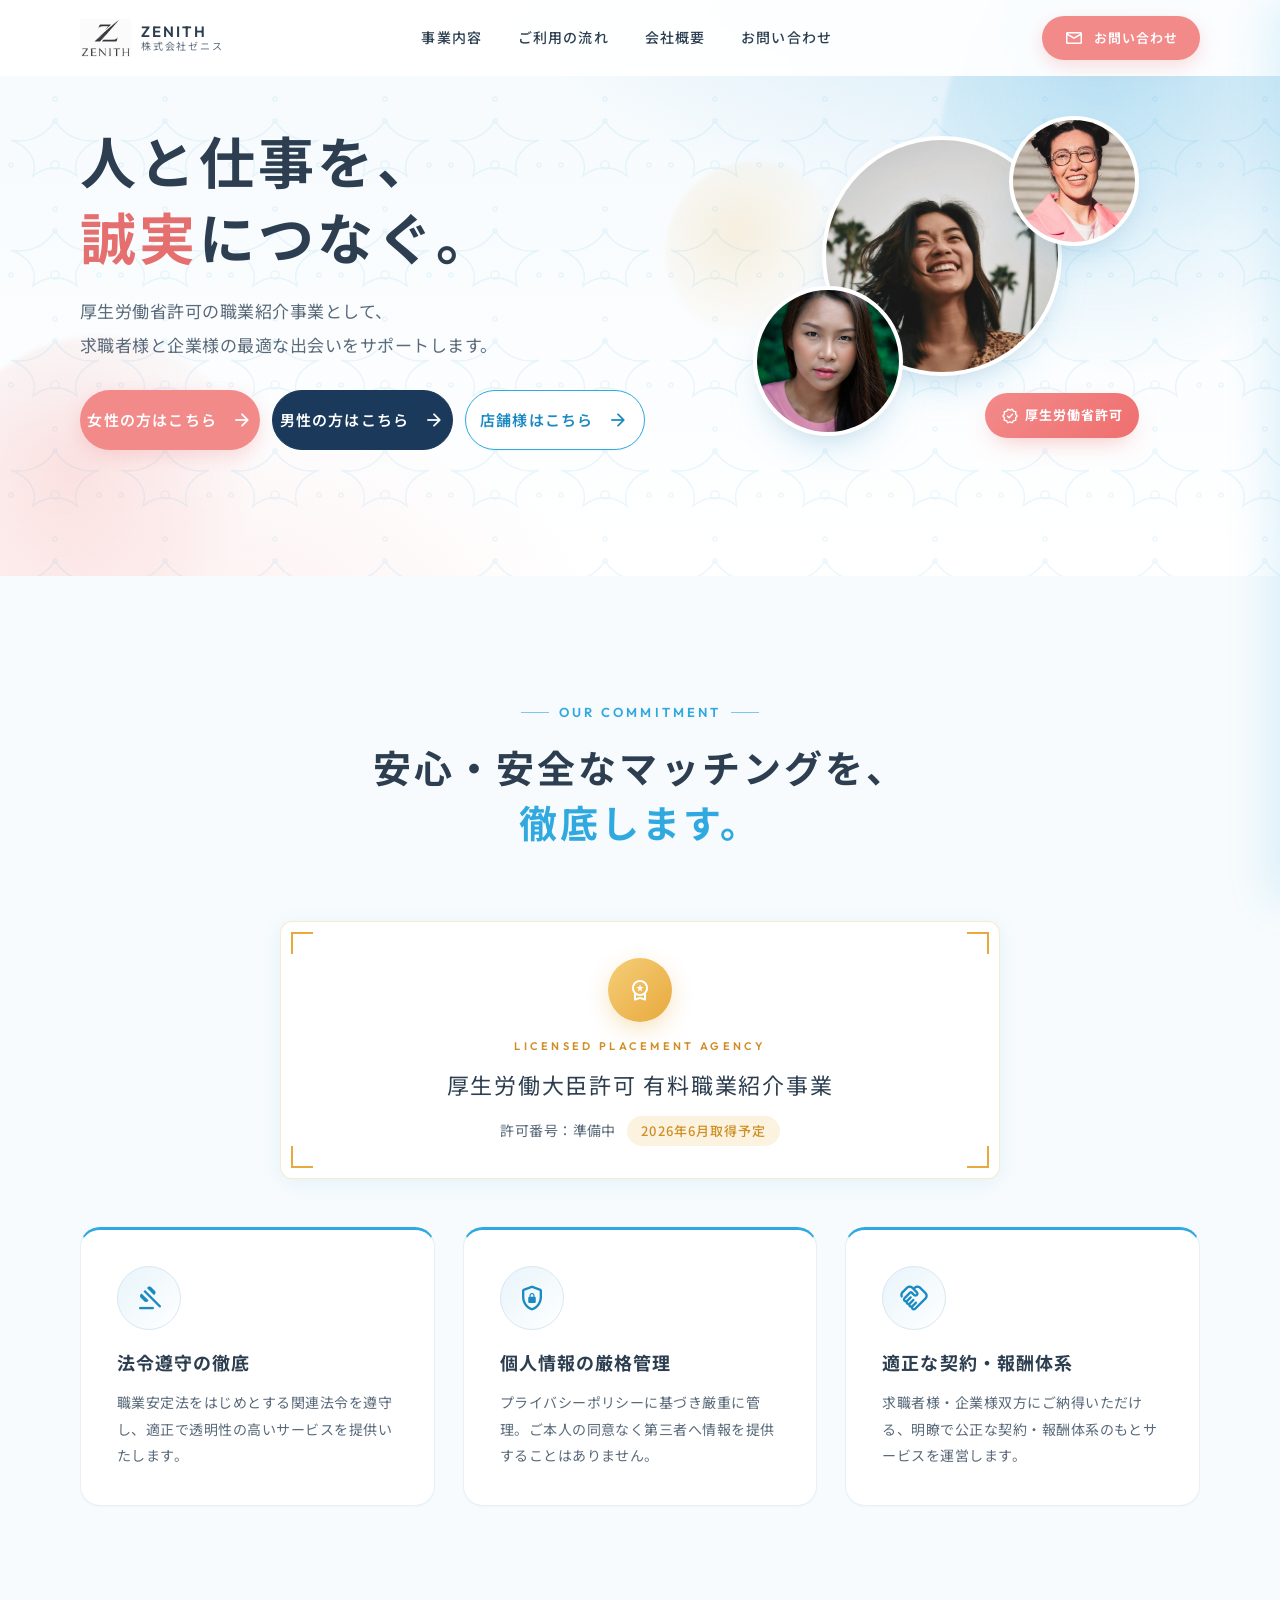
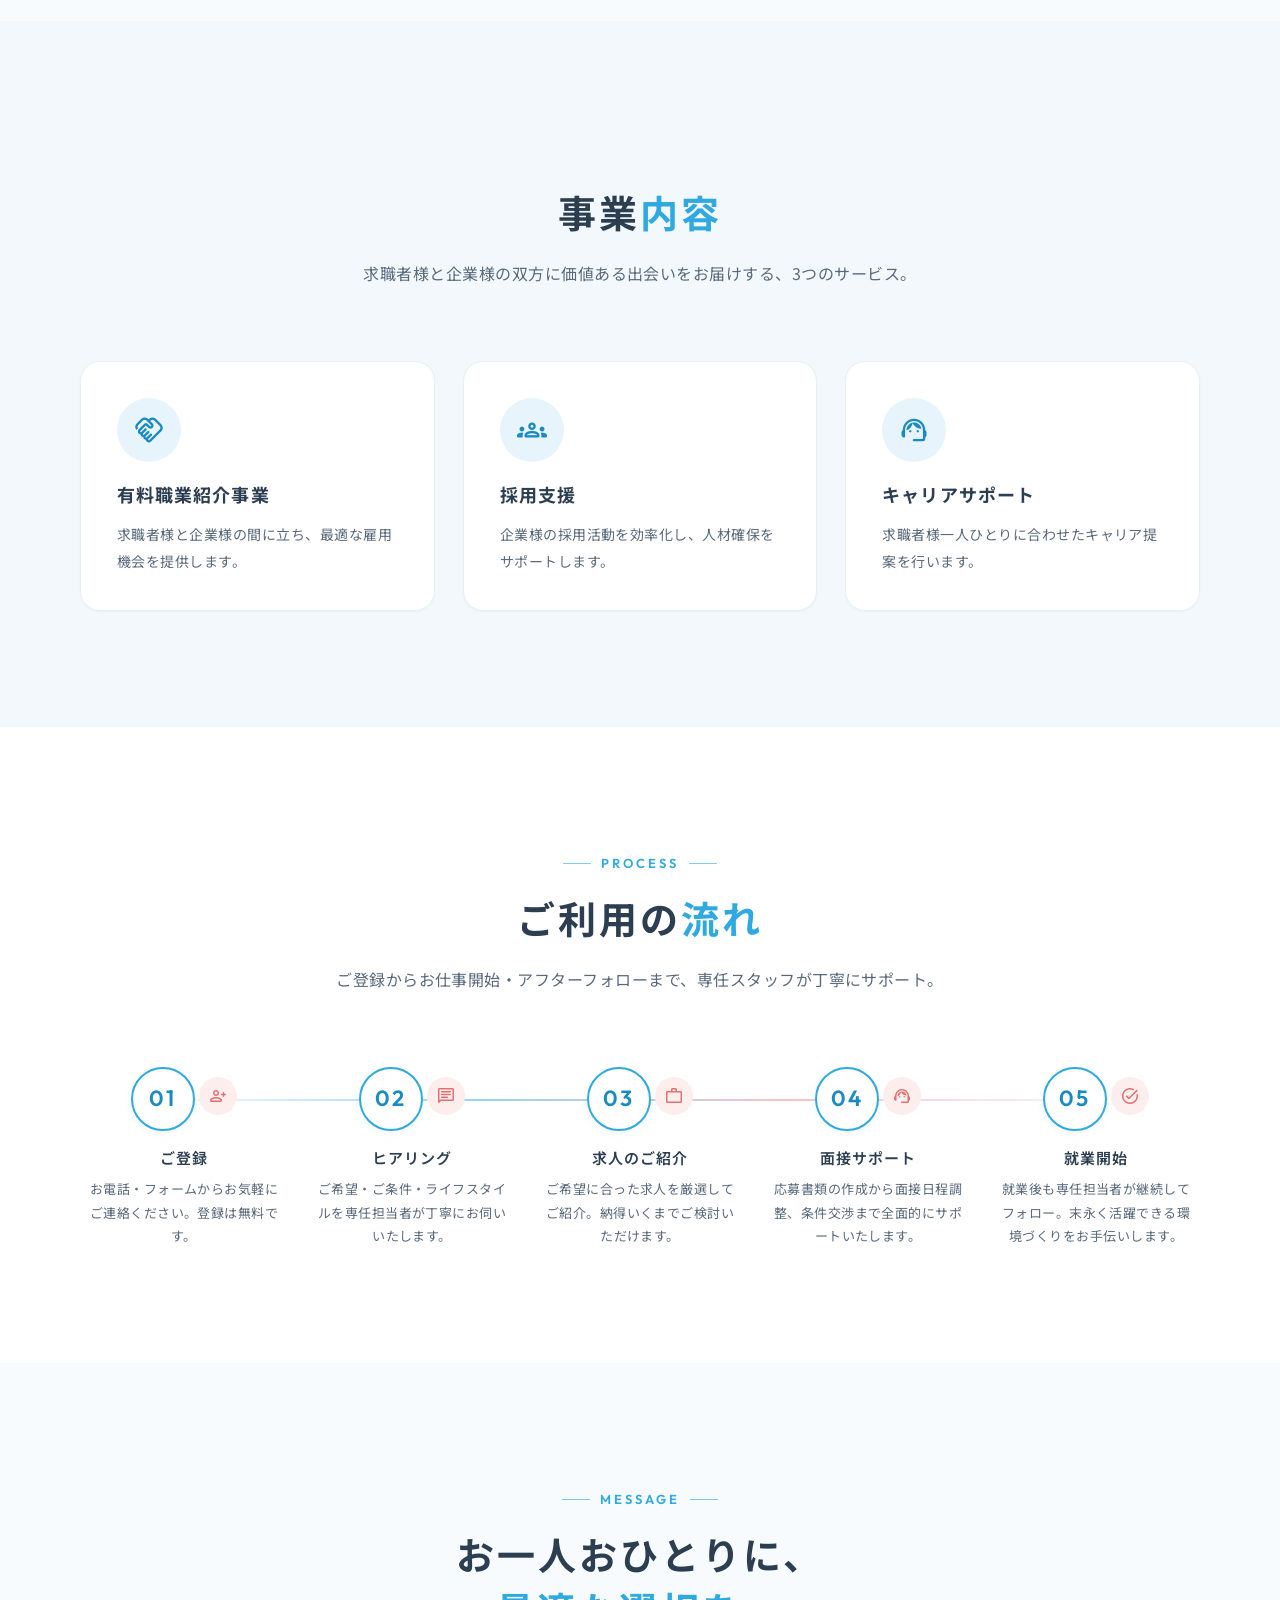
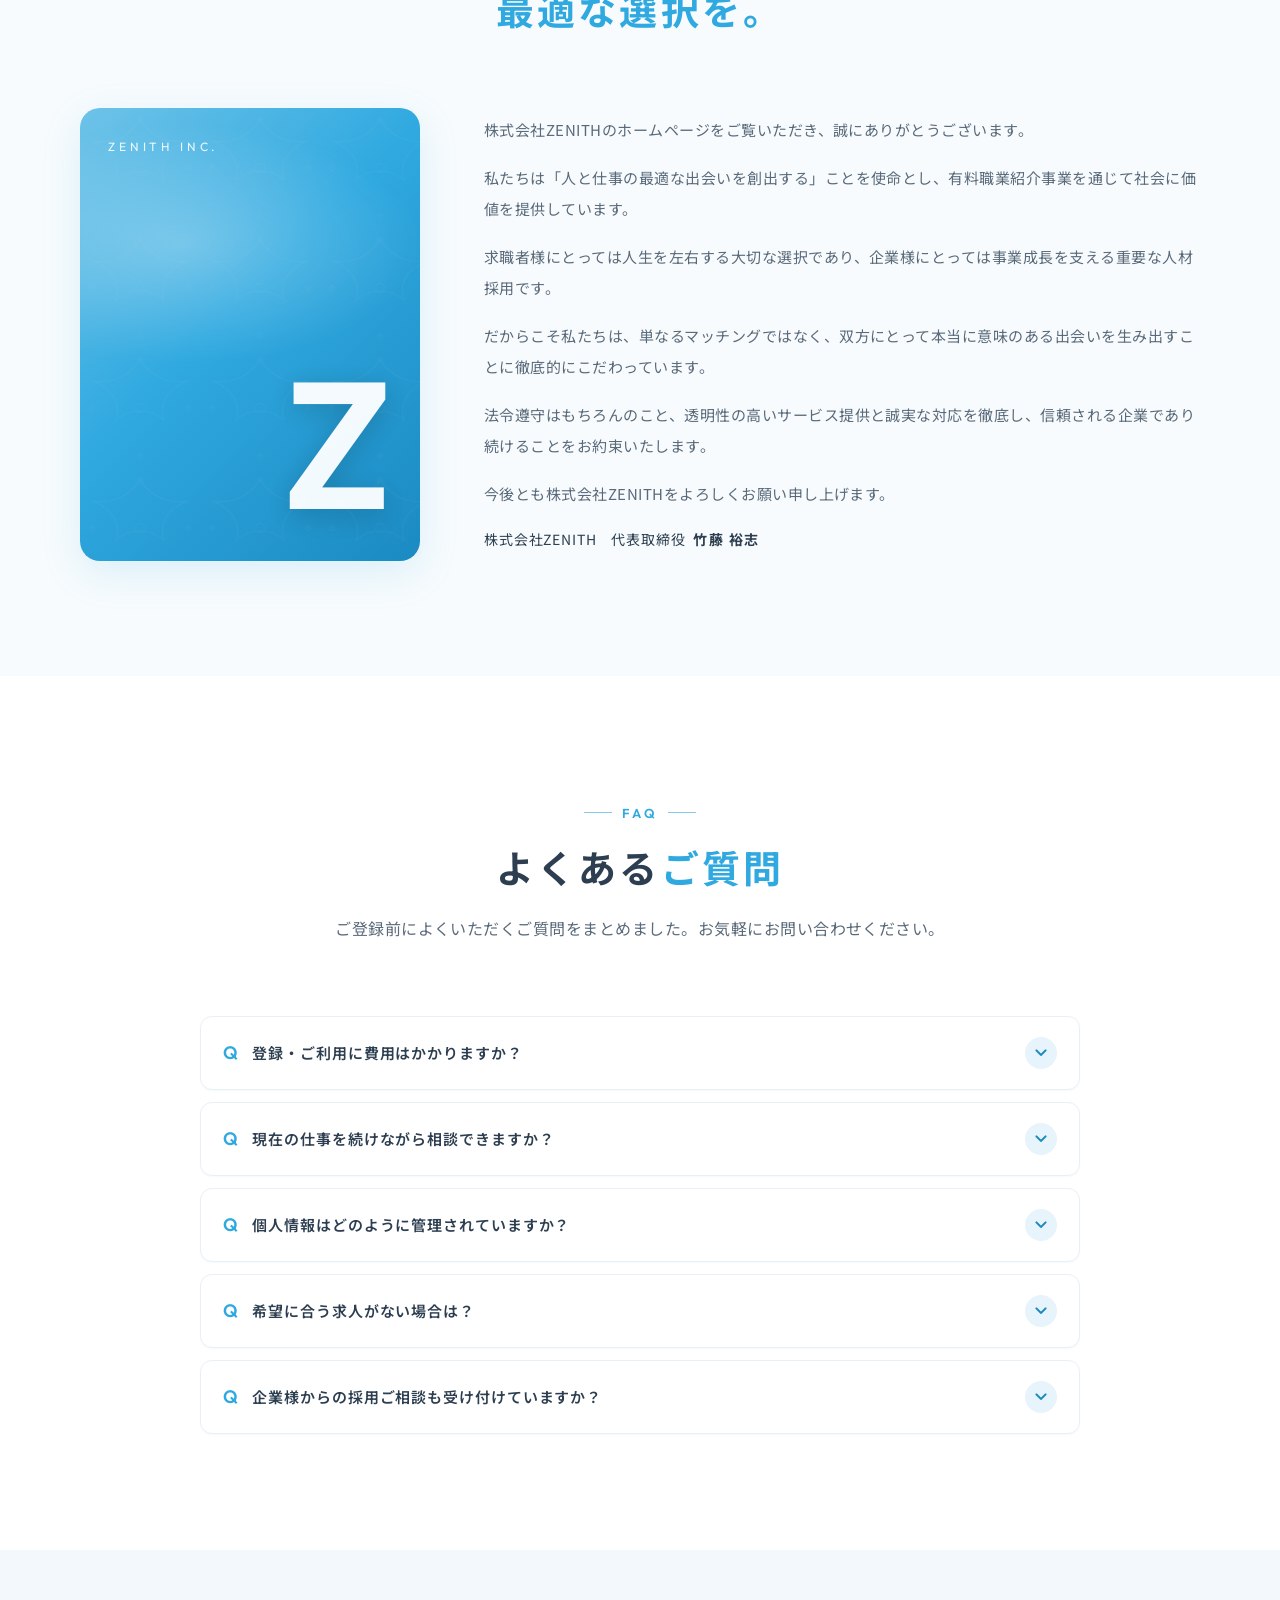
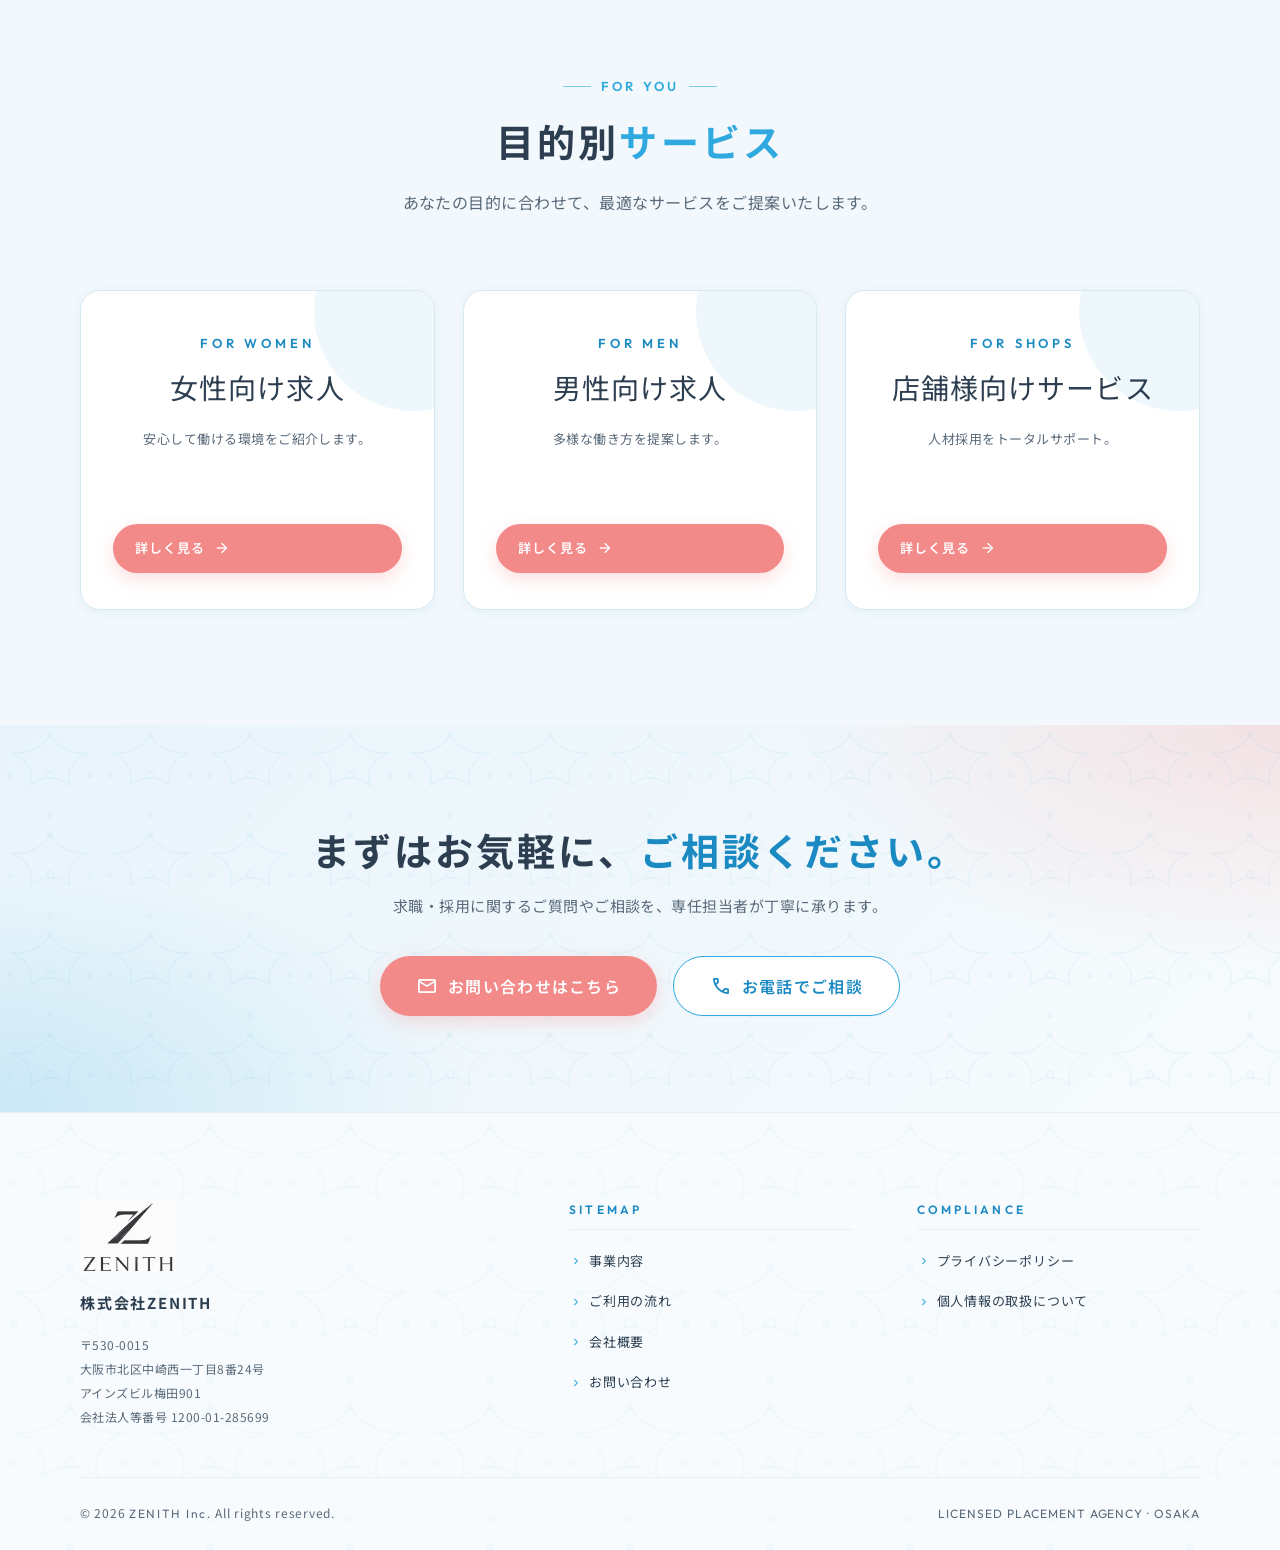
==== index.html @ e5e1e57f "Initial commit: ZENITH nightwork mock v2" ====
<!DOCTYPE html>
<html lang="ja">
<head>
<meta charset="UTF-8" />
<meta name="viewport" content="width=device-width, initial-scale=1.0" />
<meta name="format-detection" content="telephone=no" />
<title>株式会社ZENITH｜人と仕事を、誠実につなぐ｜有料職業紹介事業</title>
<meta name="description" content="株式会社ZENITHは厚生労働省許可の有料職業紹介事業として、求職者様と企業様の最適な出会いをサポートします。法令遵守・個人情報厳守・適正な契約体系のもと、誠実なマッチングを徹底します。" />
<meta name="keywords" content="職業紹介,有料職業紹介,求人,採用,キャリア,大阪,ZENITH" />

<!-- OGP -->
<meta property="og:type" content="website" />
<meta property="og:title" content="株式会社ZENITH｜人と仕事を、誠実につなぐ。" />
<meta property="og:description" content="厚生労働省許可の職業紹介事業として、求職者様と企業様の最適な出会いをサポートします。" />
<meta property="og:site_name" content="株式会社ZENITH" />
<meta name="theme-color" content="#2FA9E0" />

<!-- Fonts -->
<link rel="preconnect" href="https://fonts.googleapis.com" />
<link rel="preconnect" href="https://fonts.gstatic.com" crossorigin />
<link href="https://fonts.googleapis.com/css2?family=Noto+Sans+JP:wght@400;500;600;700&family=Outfit:wght@400;500;600;700&display=swap" rel="stylesheet" />
<link href="https://fonts.googleapis.com/css2?family=Material+Symbols+Rounded:opsz,wght,FILL,GRAD@24,400,0,0" rel="stylesheet" />

<!-- Styles -->
<link rel="stylesheet" href="css/style.css" />

<link rel="icon" href="assets/images/logo.png" />

<!-- Page-scoped styles (photo integration) -->
<style>
  /* ==== Hero photo collage ==== */
  .hero__photos {
    position: relative;
    width: 100%;
    max-width: 420px;
    min-height: 340px;
    margin-inline: auto;
  }
  .hero__photos-main,
  .hero__photos-sub {
    position: absolute;
    border-radius: 9999px;
    overflow: hidden;
    background: #fff;
    box-shadow: 0 20px 40px -18px rgba(47,169,224,0.35), 0 8px 20px -12px rgba(243,138,138,0.25);
    border: 4px solid #fff;
  }
  .hero__photos-main {
    width: 240px; height: 240px;
    top: 20px; left: 50%;
    transform: translateX(-55%);
    z-index: 2;
  }
  .hero__photos-sub--1 {
    width: 130px; height: 130px;
    top: 0; right: 6%;
    z-index: 3;
  }
  .hero__photos-sub--2 {
    width: 150px; height: 150px;
    bottom: 6%; left: 2%;
    z-index: 3;
  }
  .hero__photos img {
    width: 100%; height: 100%;
    object-fit: cover;
    display: block;
  }
  .hero__photos-badge {
    position: absolute;
    bottom: 18px; right: 6%;
    z-index: 4;
    display: inline-flex;
    align-items: center;
    gap: 6px;
    padding: 10px 16px;
    border-radius: 9999px;
    background: linear-gradient(135deg, #F38A8A, #EF6F6F);
    color: #fff;
    font-size: 13px;
    font-weight: 700;
    letter-spacing: 0.08em;
    box-shadow: 0 10px 24px -10px rgba(243,138,138,0.6);
  }
  .hero__photos-badge .material-symbols-rounded {
    font-size: 18px;
  }
  @media (max-width: 1024px) {
    .hero__photos { max-width: 360px; }
  }
  @media (max-width: 768px) {
    .hero__photos { min-height: 300px; max-width: 320px; }
    .hero__photos-main { width: 200px; height: 200px; }
    .hero__photos-sub--1 { width: 110px; height: 110px; }
    .hero__photos-sub--2 { width: 120px; height: 120px; }
  }

  /* ==== Service card thumbnails ==== */
  .card__thumb {
    width: 100%;
    height: 140px;
    overflow: hidden;
    border-radius: 14px;
    margin-bottom: 18px;
    position: relative;
  }
  .card__thumb img {
    width: 100%; height: 100%;
    object-fit: cover;
    display: block;
    transition: transform 500ms cubic-bezier(0.22,0.61,0.36,1);
  }
  .card:hover .card__thumb img { transform: scale(1.04); }
  .card__thumb::after {
    content: '';
    position: absolute; inset: 0;
    background: linear-gradient(180deg, rgba(255,255,255,0) 55%, rgba(47,169,224,0.08) 100%);
    pointer-events: none;
  }

  /* ==== Hero 3-CTA layout ==== */
  .hero__ctas--triple {
    display: grid;
    grid-template-columns: repeat(3, minmax(0, 1fr));
    gap: 12px;
  }
  .hero__ctas--triple .btn {
    width: 100%;
    justify-content: center;
    align-items: center;
    gap: 14px;
    padding: 18px 28px;
    font-size: 15px;
  }
  .btn__arrow {
    font-size: 18px;
    transition: transform 280ms cubic-bezier(0.22,0.61,0.36,1);
  }
  .btn:hover .btn__arrow { transform: translateX(3px); }
  @media (max-width: 1024px) {
    .hero__ctas--triple { grid-template-columns: 1fr; max-width: 360px; }
  }

  /* ==== Navy button variant (for 男性の方はこちら) ==== */
  .btn--navy {
    background: #1B3A5B;
    color: #fff;
    border: 1px solid #1B3A5B;
  }
  .btn--navy:hover {
    background: #27507A;
    border-color: #27507A;
    transform: translateY(-1px);
  }

  /* ==== 目的別サービス cards: balance heights & fix title wrapping ==== */
  #targets .grid--3 {
    align-items: stretch;
  }
  .area-card {
    display: flex;
    flex-direction: column;
    min-height: 320px;
    height: 100%;
  }
  .area-card .area-card__name {
    white-space: nowrap;
    font-size: clamp(1.4rem, 2.2vw, 1.75rem);
    letter-spacing: 0.04em;
  }
  .area-card .area-card__desc {
    flex: 1 1 auto;
  }
  .area-card .area-card__cta {
    margin-top: auto;
  }
  @media (max-width: 768px) {
    .area-card { min-height: 240px; }
    .area-card .area-card__name { white-space: normal; }
  }
</style>
</head>
<body>

<!-- =========================================================================
     Navbar
     ========================================================================= -->
<header class="navbar" role="banner">
  <div class="container navbar__inner">
    <a href="index.html" class="navbar__brand" aria-label="株式会社ZENITH トップページ">
      <img src="assets/images/logo.png" alt="株式会社ZENITH" class="navbar__logo-img" />
      <span class="navbar__wordmark">
        <span class="navbar__wordmark-en">ZENITH</span>
        <span class="navbar__wordmark-jp">株式会社ゼニス</span>
      </span>
    </a>

    <nav class="navbar__menu" aria-label="メインナビゲーション">
      <a href="#services" class="navbar__link">事業内容</a>
      <a href="#flow" class="navbar__link">ご利用の流れ</a>
      <a href="company.html" class="navbar__link">会社概要</a>
      <a href="contact.html" class="navbar__link">お問い合わせ</a>
    </nav>

    <a href="contact.html" class="btn btn--primary navbar__cta">
      <span class="material-symbols-rounded" aria-hidden="true">mail</span>
      お問い合わせ
    </a>

    <button class="hamburger" type="button" aria-label="メニューを開く" aria-expanded="false" aria-controls="drawer">
      <span class="hamburger__box" aria-hidden="true">
        <span class="hamburger__line"></span>
        <span class="hamburger__line"></span>
        <span class="hamburger__line"></span>
      </span>
    </button>
  </div>
</header>

<!-- Drawer (mobile) -->
<div class="drawer-backdrop" aria-hidden="true"></div>
<aside id="drawer" class="drawer" aria-label="モバイルメニュー">
  <div class="drawer__head">
    <span class="navbar__wordmark">
      <span class="navbar__wordmark-en">ZENITH</span>
      <span class="navbar__wordmark-jp">株式会社ゼニス</span>
    </span>
    <button class="drawer__close" type="button" aria-label="メニューを閉じる">
      <span class="material-symbols-rounded">close</span>
    </button>
  </div>
  <nav class="drawer__menu" aria-label="モバイルナビゲーション">
    <a href="#services" class="drawer__link"><span class="material-symbols-rounded">business_center</span>事業内容</a>
    <a href="#flow" class="drawer__link"><span class="material-symbols-rounded">timeline</span>ご利用の流れ</a>
    <a href="company.html" class="drawer__link"><span class="material-symbols-rounded">apartment</span>会社概要</a>
    <a href="contact.html" class="drawer__link"><span class="material-symbols-rounded">mail</span>お問い合わせ</a>
  </nav>
  <a href="contact.html" class="btn btn--primary btn--block drawer__cta">
    <span class="material-symbols-rounded" aria-hidden="true">mail</span>
    お問い合わせ
  </a>
</aside>

<main id="main">

<!-- =========================================================================
     Hero
     ========================================================================= -->
<section class="hero" aria-label="メインビジュアル">
  <div class="hero__blob hero__blob--1" aria-hidden="true"></div>
  <div class="hero__blob hero__blob--2" aria-hidden="true"></div>
  <div class="hero__blob hero__blob--3" aria-hidden="true"></div>

  <div class="container hero__inner">
    <div class="hero__content">
      <div class="hero__slider">
        <div class="hero__slide is-active">
          <h1 class="hero__title reveal reveal--delay-1">
            人と仕事を、<br />
            <span class="accent-coral">誠実</span>につなぐ。
          </h1>
          <p class="hero__sub reveal reveal--delay-2">
            厚生労働省許可の職業紹介事業として、<br />
            求職者様と企業様の最適な出会いをサポートします。
          </p>

          <div class="hero__ctas hero__ctas--triple reveal reveal--delay-3">
            <a href="cast.html" class="btn btn--primary btn--lg">
              <span>女性の方はこちら</span>
              <span class="material-symbols-rounded btn__arrow" aria-hidden="true">arrow_forward</span>
            </a>
            <a href="men.html" class="btn btn--navy btn--lg">
              <span>男性の方はこちら</span>
              <span class="material-symbols-rounded btn__arrow" aria-hidden="true">arrow_forward</span>
            </a>
            <a href="clients.html" class="btn btn--outline btn--lg">
              <span>店舗様はこちら</span>
              <span class="material-symbols-rounded btn__arrow" aria-hidden="true">arrow_forward</span>
            </a>
          </div>
        </div>
      </div>
    </div>

    <div class="hero__cert reveal reveal--delay-2">
      <div class="hero__photos" aria-hidden="false">
        <div class="hero__photos-main">
          <img src="assets/images/people/staff-smile-01.jpg" alt="笑顔で相談を受けるZENITHのスタッフ" loading="eager" />
        </div>
        <div class="hero__photos-sub hero__photos-sub--1">
          <img src="assets/images/people/portrait-casual-01.jpg" alt="カジュアルな雰囲気の女性スタッフ" loading="eager" />
        </div>
        <div class="hero__photos-sub hero__photos-sub--2">
          <img src="assets/images/people/portrait-japanese.jpg" alt="親しみやすい担当者" loading="eager" />
        </div>
        <span class="hero__photos-badge">
          <span class="material-symbols-rounded" aria-hidden="true">verified</span>
          厚生労働省許可
        </span>
      </div>
    </div>
  </div>
</section>

<!-- =========================================================================
     ② 信頼（許可情報＋3本柱）
     ========================================================================= -->
<section class="section section--alt" id="trust" aria-labelledby="trust-title">
  <div class="container">
    <header class="section__header">
      <span class="section__eyebrow reveal">Our Commitment</span>
      <h2 id="trust-title" class="section__title reveal reveal--delay-1">
        安心・安全なマッチングを、<br /><span>徹底します。</span>
      </h2>
    </header>

    <div class="cert-card reveal reveal--delay-2" style="max-width:720px; margin:0 auto 48px;">
      <span class="cert-corner cert-corner--bl" aria-hidden="true"></span>
      <span class="cert-corner cert-corner--br" aria-hidden="true"></span>
      <div class="cert-card__icon"><span class="material-symbols-rounded">workspace_premium</span></div>
      <div class="cert-card__eyebrow en">Licensed Placement Agency</div>
      <div class="cert-card__title">厚生労働大臣許可 有料職業紹介事業</div>
      <p class="cert-card__body">
        許可番号：<span>準備中</span>
        <span class="chip chip--gold" style="margin-left:8px;">2026年6月取得予定</span>
      </p>
    </div>

    <div class="grid grid--3">
      <article class="card card--trust reveal">
        <div class="card__icon"><span class="material-symbols-rounded">gavel</span></div>
        <h3 class="card__title">法令遵守の徹底</h3>
        <p class="card__body">職業安定法をはじめとする関連法令を遵守し、適正で透明性の高いサービスを提供いたします。</p>
      </article>

      <article class="card card--trust reveal reveal--delay-1">
        <div class="card__icon"><span class="material-symbols-rounded">shield_lock</span></div>
        <h3 class="card__title">個人情報の厳格管理</h3>
        <p class="card__body">プライバシーポリシーに基づき厳重に管理。ご本人の同意なく第三者へ情報を提供することはありません。</p>
      </article>

      <article class="card card--trust reveal reveal--delay-2">
        <div class="card__icon"><span class="material-symbols-rounded">handshake</span></div>
        <h3 class="card__title">適正な契約・報酬体系</h3>
        <p class="card__body">求職者様・企業様双方にご納得いただける、明瞭で公正な契約・報酬体系のもとサービスを運営します。</p>
      </article>
    </div>
  </div>
</section>

<!-- =========================================================================
     ③ 事業内容
     ========================================================================= -->
<section class="section section--tint" id="services" aria-labelledby="services-title">
  <div class="container">
    <header class="section__header">
      <span class="section__eyebrow reveal">Services</span>
      <h2 id="services-title" class="section__title reveal reveal--delay-1">
        事業<span>内容</span>
      </h2>
      <p class="section__lead reveal reveal--delay-2">
        求職者様と企業様の双方に価値ある出会いをお届けする、3つのサービス。
      </p>
    </header>

    <div class="grid grid--3">
      <article class="card reveal">
        <div class="card__icon"><span class="material-symbols-rounded">handshake</span></div>
        <h3 class="card__title">有料職業紹介事業</h3>
        <p class="card__body">求職者様と企業様の間に立ち、最適な雇用機会を提供します。</p>
      </article>

      <article class="card reveal reveal--delay-1">
        <div class="card__icon"><span class="material-symbols-rounded">groups</span></div>
        <h3 class="card__title">採用支援</h3>
        <p class="card__body">企業様の採用活動を効率化し、人材確保をサポートします。</p>
      </article>

      <article class="card reveal reveal--delay-2">
        <div class="card__icon"><span class="material-symbols-rounded">support_agent</span></div>
        <h3 class="card__title">キャリアサポート</h3>
        <p class="card__body">求職者様一人ひとりに合わせたキャリア提案を行います。</p>
      </article>
    </div>
  </div>
</section>

<!-- =========================================================================
     ⑤ ご利用の流れ
     ========================================================================= -->
<section class="section" id="flow" aria-labelledby="flow-title">
  <div class="container">
    <header class="section__header">
      <span class="section__eyebrow reveal">Process</span>
      <h2 id="flow-title" class="section__title reveal reveal--delay-1">
        ご利用の<span>流れ</span>
      </h2>
      <p class="section__lead reveal reveal--delay-2">
        ご登録からお仕事開始・アフターフォローまで、専任スタッフが丁寧にサポート。
      </p>
    </header>

    <ol class="step-flow">
      <li class="step reveal">
        <div class="step__num en">01</div>
        <div class="step__icon"><span class="material-symbols-rounded">person_add</span></div>
        <h3 class="step__title">ご登録</h3>
        <p class="step__body">お電話・フォームからお気軽にご連絡ください。登録は無料です。</p>
      </li>
      <li class="step reveal reveal--delay-1">
        <div class="step__num en">02</div>
        <div class="step__icon"><span class="material-symbols-rounded">chat</span></div>
        <h3 class="step__title">ヒアリング</h3>
        <p class="step__body">ご希望・ご条件・ライフスタイルを専任担当者が丁寧にお伺いいたします。</p>
      </li>
      <li class="step reveal reveal--delay-2">
        <div class="step__num en">03</div>
        <div class="step__icon"><span class="material-symbols-rounded">work</span></div>
        <h3 class="step__title">求人のご紹介</h3>
        <p class="step__body">ご希望に合った求人を厳選してご紹介。納得いくまでご検討いただけます。</p>
      </li>
      <li class="step reveal reveal--delay-3">
        <div class="step__num en">04</div>
        <div class="step__icon"><span class="material-symbols-rounded">support_agent</span></div>
        <h3 class="step__title">面接サポート</h3>
        <p class="step__body">応募書類の作成から面接日程調整、条件交渉まで全面的にサポートいたします。</p>
      </li>
      <li class="step reveal reveal--delay-4">
        <div class="step__num en">05</div>
        <div class="step__icon"><span class="material-symbols-rounded">task_alt</span></div>
        <h3 class="step__title">就業開始</h3>
        <p class="step__body">就業後も専任担当者が継続してフォロー。末永く活躍できる環境づくりをお手伝いします。</p>
      </li>
    </ol>
  </div>
</section>

<!-- =========================================================================
     ⑥ 代表挨拶
     ========================================================================= -->
<section class="section section--alt" id="message" aria-labelledby="message-title">
  <div class="container">
    <header class="section__header">
      <span class="section__eyebrow reveal">Message</span>
      <h2 id="message-title" class="section__title reveal reveal--delay-1">
        お一人おひとりに、<br /><span>最適な選択を。</span>
      </h2>
    </header>

    <div class="message">
      <div class="message__monogram reveal">
        <span class="message__monogram-tag">ZENITH Inc.</span>
        <span class="message__monogram-z en" aria-hidden="true">Z</span>
      </div>
      <div class="message__body reveal reveal--delay-1">
        <p>株式会社ZENITHのホームページをご覧いただき、誠にありがとうございます。</p>
        <p>私たちは「人と仕事の最適な出会いを創出する」ことを使命とし、有料職業紹介事業を通じて社会に価値を提供しています。</p>
        <p>求職者様にとっては人生を左右する大切な選択であり、企業様にとっては事業成長を支える重要な人材採用です。</p>
        <p>だからこそ私たちは、単なるマッチングではなく、双方にとって本当に意味のある出会いを生み出すことに徹底的にこだわっています。</p>
        <p>法令遵守はもちろんのこと、透明性の高いサービス提供と誠実な対応を徹底し、信頼される企業であり続けることをお約束いたします。</p>
        <p>今後とも株式会社ZENITHをよろしくお願い申し上げます。</p>
        <p class="message__sign">
          株式会社ZENITH　代表取締役<strong>竹藤 裕志</strong>
        </p>
      </div>
    </div>
  </div>
</section>

<!-- =========================================================================
     ⑦ FAQ
     ========================================================================= -->
<section class="section" id="faq" aria-labelledby="faq-title">
  <div class="container container--narrow">
    <header class="section__header">
      <span class="section__eyebrow reveal">FAQ</span>
      <h2 id="faq-title" class="section__title reveal reveal--delay-1">
        よくある<span>ご質問</span>
      </h2>
      <p class="section__lead reveal reveal--delay-2">
        ご登録前によくいただくご質問をまとめました。お気軽にお問い合わせください。
      </p>
    </header>

    <div class="accordion" role="list">
      <div class="accordion__item reveal" role="listitem">
        <button type="button" class="accordion__head" aria-expanded="false">
          <span class="accordion__q en">Q</span>
          <span class="accordion__title">登録・ご利用に費用はかかりますか？</span>
          <span class="accordion__toggle" aria-hidden="true"><span class="material-symbols-rounded">expand_more</span></span>
        </button>
        <div class="accordion__body">
          <div class="accordion__body-inner">
            <span class="accordion__a en">A</span>
            <p>求職者様は完全無料でご利用いただけます。ご登録からご就業まで費用をご請求することは一切ございません。</p>
          </div>
        </div>
      </div>

      <div class="accordion__item reveal" role="listitem">
        <button type="button" class="accordion__head" aria-expanded="false">
          <span class="accordion__q en">Q</span>
          <span class="accordion__title">現在の仕事を続けながら相談できますか？</span>
          <span class="accordion__toggle" aria-hidden="true"><span class="material-symbols-rounded">expand_more</span></span>
        </button>
        <div class="accordion__body">
          <div class="accordion__body-inner">
            <span class="accordion__a en">A</span>
            <p>もちろん可能です。ご都合の良い時間帯にオンライン・対面どちらでもご相談を承ります。在職中であることは現職への配慮を徹底してお預かりいたします。</p>
          </div>
        </div>
      </div>

      <div class="accordion__item reveal" role="listitem">
        <button type="button" class="accordion__head" aria-expanded="false">
          <span class="accordion__q en">Q</span>
          <span class="accordion__title">個人情報はどのように管理されていますか？</span>
          <span class="accordion__toggle" aria-hidden="true"><span class="material-symbols-rounded">expand_more</span></span>
        </button>
        <div class="accordion__body">
          <div class="accordion__body-inner">
            <span class="accordion__a en">A</span>
            <p>プライバシーポリシーに基づき、アクセス権限を制限した環境で厳重に管理しています。ご本人の同意なく、第三者へ情報を提供することはございません。</p>
          </div>
        </div>
      </div>

      <div class="accordion__item reveal" role="listitem">
        <button type="button" class="accordion__head" aria-expanded="false">
          <span class="accordion__q en">Q</span>
          <span class="accordion__title">希望に合う求人がない場合は？</span>
          <span class="accordion__toggle" aria-hidden="true"><span class="material-symbols-rounded">expand_more</span></span>
        </button>
        <div class="accordion__body">
          <div class="accordion__body-inner">
            <span class="accordion__a en">A</span>
            <p>新着求人が入り次第、優先的にご案内いたします。また、条件の一部を見直してのご提案や、キャリアプランのご相談にも対応しておりますのでお気軽にご連絡ください。</p>
          </div>
        </div>
      </div>

      <div class="accordion__item reveal" role="listitem">
        <button type="button" class="accordion__head" aria-expanded="false">
          <span class="accordion__q en">Q</span>
          <span class="accordion__title">企業様からの採用ご相談も受け付けていますか？</span>
          <span class="accordion__toggle" aria-hidden="true"><span class="material-symbols-rounded">expand_more</span></span>
        </button>
        <div class="accordion__body">
          <div class="accordion__body-inner">
            <span class="accordion__a en">A</span>
            <p>はい。業種・業態を問わず、採用に関するご相談をお受けしております。詳しくは<a href="clients.html">店舗様向けページ</a>をご覧ください。</p>
          </div>
        </div>
      </div>
    </div>
  </div>
</section>

<!-- =========================================================================
     ⑥ 目的別サービス
     ========================================================================= -->
<section class="section section--tint" id="targets" aria-labelledby="targets-title">
  <div class="container">
    <header class="section__header">
      <span class="section__eyebrow reveal">For You</span>
      <h2 id="targets-title" class="section__title reveal reveal--delay-1">
        目的別<span>サービス</span>
      </h2>
      <p class="section__lead reveal reveal--delay-2">
        あなたの目的に合わせて、最適なサービスをご提案いたします。
      </p>
    </header>

    <div class="grid grid--3">
      <a href="cast.html" class="area-card reveal" aria-label="女性向け求人の詳細ページへ">
        <div class="area-card__en">FOR WOMEN</div>
        <div class="area-card__name">女性向け求人</div>
        <p class="area-card__desc">安心して働ける環境をご紹介します。</p>
        <span class="area-card__cta">
          詳しく見る
          <span class="material-symbols-rounded" aria-hidden="true">arrow_forward</span>
        </span>
      </a>

      <a href="men.html" class="area-card reveal reveal--delay-1" aria-label="男性向け求人の詳細ページへ">
        <div class="area-card__en">FOR MEN</div>
        <div class="area-card__name">男性向け求人</div>
        <p class="area-card__desc">多様な働き方を提案します。</p>
        <span class="area-card__cta">
          詳しく見る
          <span class="material-symbols-rounded" aria-hidden="true">arrow_forward</span>
        </span>
      </a>

      <a href="clients.html" class="area-card reveal reveal--delay-2" aria-label="店舗様向けサービスの詳細ページへ">
        <div class="area-card__en">FOR SHOPS</div>
        <div class="area-card__name">店舗様向けサービス</div>
        <p class="area-card__desc">人材採用をトータルサポート。</p>
        <span class="area-card__cta">
          詳しく見る
          <span class="material-symbols-rounded" aria-hidden="true">arrow_forward</span>
        </span>
      </a>
    </div>
  </div>
</section>

<!-- =========================================================================
     ⑨ Contact CTA
     ========================================================================= -->
<section class="contact-cta" aria-labelledby="cta-title">
  <div class="container contact-cta__inner">
    <h2 id="cta-title" class="contact-cta__title reveal">
      まずはお気軽に、<span style="color:var(--c-primary-dark);">ご相談ください。</span>
    </h2>
    <p class="contact-cta__sub reveal reveal--delay-1">求職・採用に関するご質問やご相談を、専任担当者が丁寧に承ります。</p>
    <div class="contact-cta__ctas reveal reveal--delay-2">
      <a href="contact.html" class="btn btn--primary btn--lg">
        <span class="material-symbols-rounded" aria-hidden="true">mail</span>
        お問い合わせはこちら
      </a>
      <a href="tel:0000000000" class="btn btn--outline btn--lg">
        <span class="material-symbols-rounded" aria-hidden="true">call</span>
        お電話でご相談
      </a>
    </div>
  </div>
</section>

</main>

<!-- =========================================================================
     Footer
     ========================================================================= -->
<footer class="footer" role="contentinfo">
  <div class="container footer__inner">
    <div class="footer__grid">
      <div class="footer__brand">
        <img src="assets/images/logo.png" alt="株式会社ZENITH" class="footer__logo" />
        <div class="footer__company">株式会社ZENITH</div>
        <div class="footer__meta">
          〒530-0015<br />
          大阪市北区中崎西一丁目8番24号<br />
          アインズビル梅田901<br />
          会社法人等番号 1200-01-285699
        </div>
      </div>

      <div class="footer__col">
        <h3 class="footer__col-title">Sitemap</h3>
        <ul class="footer__links">
          <li><a href="#services" class="footer__link"><span class="material-symbols-rounded">chevron_right</span>事業内容</a></li>
          <li><a href="#flow" class="footer__link"><span class="material-symbols-rounded">chevron_right</span>ご利用の流れ</a></li>
          <li><a href="company.html" class="footer__link"><span class="material-symbols-rounded">chevron_right</span>会社概要</a></li>
          <li><a href="contact.html" class="footer__link"><span class="material-symbols-rounded">chevron_right</span>お問い合わせ</a></li>
        </ul>
      </div>

      <div class="footer__col">
        <h3 class="footer__col-title">Compliance</h3>
        <ul class="footer__links">
          <li><a href="privacy.html" class="footer__link"><span class="material-symbols-rounded">chevron_right</span>プライバシーポリシー</a></li>
          <li><a href="privacy.html#personal" class="footer__link"><span class="material-symbols-rounded">chevron_right</span>個人情報の取扱について</a></li>
        </ul>
      </div>
    </div>

    <div class="footer__bottom">
      <div class="footer__copy">© <span data-year>2026</span> <span class="en">ZENITH Inc.</span> All rights reserved.</div>
      <div class="footer__copy en">LICENSED PLACEMENT AGENCY · OSAKA</div>
    </div>
  </div>
</footer>

<!-- Back to top -->
<button class="back-to-top" type="button" aria-label="ページ上部へ戻る">
  <span class="material-symbols-rounded" aria-hidden="true">keyboard_arrow_up</span>
</button>

<script src="js/main.js" defer></script>
</body>
</html>
---- css/style.css ----
/* =========================================================================
   ZENITH Corporate Site v2 — style.css
   Inspired by signal-osaka.jp: clean / feminine / trustworthy / approachable
   Primary: sky-blue + white + coral pink / gold accents
   ========================================================================= */

/* -------------------------------------------------------------------------
   1. Design Tokens
   ------------------------------------------------------------------------- */
:root {
  /* Brand */
  --c-primary: #2FA9E0;
  --c-primary-dark: #1B8AC2;
  --c-primary-pale: #E8F4FB;
  --c-primary-pale-2: #F2F8FC;

  --c-coral: #F38A8A;
  --c-coral-dark: #E56E6E;
  --c-coral-pale: #FDEEEE;

  --c-gold: #E8A93D;
  --c-gold-dark: #CF8F26;
  --c-gold-pale: #FBF3E0;

  --c-success: #5BB88A;

  /* Neutrals */
  --c-surface: #FFFFFF;
  --c-surface-alt: #F7FBFD;
  --c-surface-alt-2: #EFF6FB;
  --c-ink: #2C3E50;
  --c-ink-2: #5A6A7A;
  --c-ink-3: #8597A6;
  --c-border: #D8E8F1;
  --c-border-soft: #E8F0F6;

  /* Typography */
  --ff-sans: "Noto Sans JP", "Hiragino Kaku Gothic ProN", "Yu Gothic UI", system-ui, -apple-system, sans-serif;
  --ff-en: "Outfit", "Noto Sans JP", system-ui, sans-serif;

  /* Radii */
  --r-sm: 6px;
  --r-md: 12px;
  --r-lg: 20px;
  --r-xl: 28px;
  --r-pill: 9999px;

  /* Shadows (blue-tinted soft) */
  --sh-xs: 0 1px 2px rgba(47,169,224,0.06);
  --sh-sm: 0 2px 8px rgba(47,169,224,0.08);
  --sh-md: 0 4px 20px rgba(47,169,224,0.10);
  --sh-lg: 0 12px 40px rgba(47,169,224,0.14);
  --sh-coral: 0 6px 18px rgba(243,138,138,0.28);
  --sh-gold: 0 6px 18px rgba(232,169,61,0.30);

  /* Motion */
  --ease-out: cubic-bezier(.2,.7,.3,1);
  --ease-soft: cubic-bezier(.4,0,.2,1);
  --t-fast: 180ms;
  --t-med: 320ms;
  --t-slow: 560ms;

  /* Layout */
  --container: 1200px;
  --container-narrow: 960px;
  --nav-h: 76px;

  /* Patterns */
  --damask: url("data:image/svg+xml;utf8,<svg xmlns='http://www.w3.org/2000/svg' width='80' height='80' viewBox='0 0 80 80'><g fill='none' stroke='%232FA9E0' stroke-width='1' opacity='0.18'><path d='M40 8 C 48 20 60 24 72 22 C 60 26 52 36 56 48 C 46 40 34 40 24 48 C 28 36 20 26 8 22 C 20 24 32 20 40 8 Z'/><circle cx='40' cy='40' r='3'/><circle cx='8' cy='40' r='1.5'/><circle cx='72' cy='40' r='1.5'/><circle cx='40' cy='8' r='1.5'/><circle cx='40' cy='72' r='1.5'/></g></svg>");
}

/* -------------------------------------------------------------------------
   2. Reset & Base
   ------------------------------------------------------------------------- */
*, *::before, *::after { box-sizing: border-box; }
* { margin: 0; padding: 0; }

html {
  -webkit-text-size-adjust: 100%;
  scroll-behavior: smooth;
  scroll-padding-top: calc(var(--nav-h) + 16px);
}

body {
  font-family: var(--ff-sans);
  font-weight: 400;
  font-size: 16px;
  line-height: 1.9;
  color: var(--c-ink);
  background: var(--c-surface);
  letter-spacing: 0.03em;
  -webkit-font-smoothing: antialiased;
  -moz-osx-font-smoothing: grayscale;
  text-rendering: optimizeLegibility;
  overflow-x: hidden;
}

img, svg, video { max-width: 100%; height: auto; display: block; }
button { font: inherit; color: inherit; background: none; border: 0; cursor: pointer; }
a { color: var(--c-primary-dark); text-decoration: none; transition: color var(--t-fast) var(--ease-out); }
a:hover { color: var(--c-primary); }
ul, ol { list-style: none; }

:focus-visible {
  outline: 2px solid var(--c-primary);
  outline-offset: 3px;
  border-radius: 4px;
}

::selection { background: var(--c-primary-pale); color: var(--c-ink); }

/* -------------------------------------------------------------------------
   3. Typography
   ------------------------------------------------------------------------- */
h1, h2, h3, h4, h5, h6 {
  font-family: var(--ff-sans);
  font-weight: 700;
  line-height: 1.5;
  letter-spacing: 0.06em;
  color: var(--c-ink);
}

.en { font-family: var(--ff-en); letter-spacing: 0.08em; }
.en--bold { font-weight: 600; }

/* -------------------------------------------------------------------------
   4. Layout primitives
   ------------------------------------------------------------------------- */
.container {
  width: 100%;
  max-width: var(--container);
  margin-inline: auto;
  padding-inline: clamp(20px, 5vw, 40px);
}
.container--narrow { max-width: var(--container-narrow); }

.section {
  position: relative;
  padding-block: clamp(64px, 9vw, 120px);
}
.section--alt { background: var(--c-surface-alt); }
.section--tint { background: var(--c-primary-pale-2); }
.section--wave::before {
  content: '';
  position: absolute;
  inset: 0 0 auto 0;
  height: 60px;
  background: inherit;
  clip-path: ellipse(70% 100% at 50% 0%);
  transform: translateY(-59px);
  pointer-events: none;
}

.section__header {
  text-align: center;
  max-width: 760px;
  margin: 0 auto clamp(40px, 6vw, 72px);
}
.section__eyebrow {
  display: inline-flex;
  align-items: center;
  gap: 10px;
  font-family: var(--ff-en);
  font-weight: 600;
  font-size: 13px;
  letter-spacing: 0.24em;
  text-transform: uppercase;
  color: var(--c-primary);
  margin-bottom: 14px;
}
.section__eyebrow::before,
.section__eyebrow::after {
  content: '';
  width: 28px;
  height: 1px;
  background: currentColor;
  opacity: 0.6;
}
.section__title {
  font-size: clamp(26px, 3.6vw, 38px);
  line-height: 1.45;
  letter-spacing: 0.08em;
  color: var(--c-ink);
  margin-bottom: 18px;
}
.section__title span { color: var(--c-primary); }
.section__lead {
  font-size: clamp(15px, 1.4vw, 16px);
  color: var(--c-ink-2);
  line-height: 2;
}

/* -------------------------------------------------------------------------
   5. Buttons
   ------------------------------------------------------------------------- */
.btn {
  position: relative;
  display: inline-flex;
  align-items: center;
  justify-content: center;
  gap: 10px;
  padding: 14px 28px;
  min-height: 48px;
  border-radius: var(--r-pill);
  font-family: var(--ff-sans);
  font-weight: 600;
  font-size: 15px;
  letter-spacing: 0.08em;
  line-height: 1;
  cursor: pointer;
  transition: transform var(--t-fast) var(--ease-out),
              box-shadow var(--t-fast) var(--ease-out),
              background-color var(--t-fast) var(--ease-out),
              color var(--t-fast) var(--ease-out),
              border-color var(--t-fast) var(--ease-out);
  overflow: hidden;
  white-space: nowrap;
  user-select: none;
}
.btn .material-symbols-rounded { font-size: 20px; }
.btn:hover { transform: translateY(-2px); }
.btn:active { transform: translateY(0); }

.btn--primary {
  background: var(--c-coral);
  color: #fff;
  box-shadow: var(--sh-coral);
}
.btn--primary:hover { background: var(--c-coral-dark); color: #fff; box-shadow: 0 10px 24px rgba(243,138,138,0.36); }

.btn--gold {
  background: linear-gradient(135deg, #F1B854, #E8A93D);
  color: #fff;
  box-shadow: var(--sh-gold);
}
.btn--gold:hover { background: linear-gradient(135deg, #E8A93D, #CF8F26); color: #fff; box-shadow: 0 10px 24px rgba(232,169,61,0.4); }

.btn--outline {
  background: #fff;
  color: var(--c-primary-dark);
  border: 1.5px solid var(--c-primary);
  box-shadow: var(--sh-xs);
}
.btn--outline:hover { background: var(--c-primary-pale); color: var(--c-primary-dark); box-shadow: var(--sh-sm); }

.btn--text {
  padding: 8px 14px;
  background: transparent;
  color: var(--c-primary-dark);
  min-height: auto;
}
.btn--text:hover { background: var(--c-primary-pale); }

.btn--lg {
  padding: 18px 36px;
  min-height: 60px;
  font-size: 16px;
}
.btn--lg .material-symbols-rounded { font-size: 22px; }

.btn--block { width: 100%; }

/* ripple */
.btn .ripple {
  position: absolute;
  border-radius: 50%;
  transform: scale(0);
  animation: ripple var(--t-slow) var(--ease-out);
  background: rgba(255,255,255,0.4);
  pointer-events: none;
}
@keyframes ripple {
  to { transform: scale(4); opacity: 0; }
}

/* -------------------------------------------------------------------------
   6. Navbar
   ------------------------------------------------------------------------- */
.navbar {
  position: fixed;
  inset: 0 0 auto 0;
  z-index: 80;
  height: var(--nav-h);
  background: rgba(255,255,255,0.92);
  backdrop-filter: blur(10px);
  -webkit-backdrop-filter: blur(10px);
  border-bottom: 1px solid transparent;
  transition: height var(--t-med) var(--ease-out),
              box-shadow var(--t-med) var(--ease-out),
              border-color var(--t-med) var(--ease-out),
              background-color var(--t-med) var(--ease-out);
}
.navbar--scrolled {
  height: 64px;
  background: rgba(255,255,255,0.96);
  box-shadow: var(--sh-sm);
  border-bottom-color: var(--c-border-soft);
}
.navbar__inner {
  height: 100%;
  display: flex;
  align-items: center;
  justify-content: space-between;
  gap: 24px;
}
.navbar__brand {
  display: inline-flex;
  align-items: center;
  gap: 10px;
  color: var(--c-ink);
}
.navbar__logo-img {
  height: 38px;
  width: auto;
  transition: height var(--t-med) var(--ease-out);
}
.navbar--scrolled .navbar__logo-img { height: 32px; }
.navbar__wordmark {
  display: flex;
  flex-direction: column;
  line-height: 1.1;
}
.navbar__wordmark-en {
  font-family: var(--ff-en);
  font-weight: 600;
  font-size: 15px;
  letter-spacing: 0.14em;
  color: var(--c-ink);
}
.navbar__wordmark-jp {
  font-size: 10px;
  letter-spacing: 0.18em;
  color: var(--c-ink-2);
}

.navbar__menu {
  display: flex;
  align-items: center;
  gap: 4px;
}
.navbar__link {
  position: relative;
  display: inline-flex;
  align-items: center;
  padding: 10px 16px;
  font-size: 14px;
  font-weight: 500;
  letter-spacing: 0.08em;
  color: var(--c-ink);
}
.navbar__link::after {
  content: '';
  position: absolute;
  left: 16px; right: 16px; bottom: 2px;
  height: 2px;
  background: var(--c-primary);
  border-radius: 2px;
  transform: scaleX(0);
  transform-origin: center;
  transition: transform var(--t-fast) var(--ease-out);
}
.navbar__link:hover { color: var(--c-primary-dark); }
.navbar__link:hover::after,
.navbar__link.is-active::after { transform: scaleX(1); }

.navbar__cta {
  margin-left: 12px;
  padding: 12px 22px;
  min-height: 44px;
  font-size: 13px;
}

.hamburger {
  display: none;
  width: 44px; height: 44px;
  align-items: center;
  justify-content: center;
  border-radius: 50%;
  color: var(--c-ink);
  transition: background-color var(--t-fast) var(--ease-out);
}
.hamburger:hover { background: var(--c-primary-pale); }
.hamburger__box {
  position: relative;
  width: 22px; height: 14px;
}
.hamburger__line {
  position: absolute;
  left: 0; right: 0;
  height: 2px;
  background: currentColor;
  border-radius: 2px;
  transition: transform var(--t-med) var(--ease-out), opacity var(--t-fast) var(--ease-out), top var(--t-med) var(--ease-out);
}
.hamburger__line:nth-child(1) { top: 0; }
.hamburger__line:nth-child(2) { top: 6px; }
.hamburger__line:nth-child(3) { top: 12px; }
.hamburger.is-open .hamburger__line:nth-child(1) { top: 6px; transform: rotate(45deg); }
.hamburger.is-open .hamburger__line:nth-child(2) { opacity: 0; }
.hamburger.is-open .hamburger__line:nth-child(3) { top: 6px; transform: rotate(-45deg); }

/* Drawer */
.drawer-backdrop {
  position: fixed;
  inset: 0;
  background: rgba(44,62,80,0.5);
  backdrop-filter: blur(4px);
  opacity: 0;
  pointer-events: none;
  transition: opacity var(--t-med) var(--ease-out);
  z-index: 90;
}
.drawer-backdrop.is-open { opacity: 1; pointer-events: auto; }

.drawer {
  position: fixed;
  top: 0; right: 0;
  width: min(86vw, 360px);
  height: 100dvh;
  background: #fff;
  box-shadow: -12px 0 40px rgba(47,169,224,0.14);
  transform: translateX(100%);
  transition: transform var(--t-med) var(--ease-out);
  z-index: 95;
  display: flex;
  flex-direction: column;
  padding: 24px;
  overflow-y: auto;
}
.drawer.is-open { transform: translateX(0); }
.drawer__head {
  display: flex;
  justify-content: space-between;
  align-items: center;
  padding-bottom: 16px;
  border-bottom: 1px solid var(--c-border-soft);
  margin-bottom: 16px;
}
.drawer__close {
  width: 40px; height: 40px;
  display: inline-flex;
  align-items: center;
  justify-content: center;
  border-radius: 50%;
  color: var(--c-ink);
}
.drawer__close:hover { background: var(--c-primary-pale); }
.drawer__menu { display: flex; flex-direction: column; gap: 2px; }
.drawer__link {
  display: flex;
  align-items: center;
  gap: 12px;
  padding: 14px 12px;
  border-radius: var(--r-md);
  font-weight: 500;
  color: var(--c-ink);
  letter-spacing: 0.06em;
}
.drawer__link:hover { background: var(--c-primary-pale); color: var(--c-primary-dark); }
.drawer__link .material-symbols-rounded { color: var(--c-primary); font-size: 20px; }
.drawer__cta { margin-top: 16px; }

/* -------------------------------------------------------------------------
   7. Hero
   ------------------------------------------------------------------------- */
.hero {
  position: relative;
  padding-top: calc(var(--nav-h) + 40px);
  padding-bottom: clamp(60px, 10vw, 120px);
  background:
    radial-gradient(1000px 500px at 85% -10%, #CFE8F6 0%, transparent 60%),
    radial-gradient(800px 400px at 10% 110%, #FDEEEE 0%, transparent 60%),
    linear-gradient(180deg, #F5FAFD 0%, #FFFFFF 100%);
  overflow: hidden;
}
.hero::before {
  content: '';
  position: absolute; inset: 0;
  background-image: var(--damask);
  background-size: 110px 110px;
  opacity: 0.55;
  pointer-events: none;
}
.hero__blob {
  position: absolute;
  border-radius: 50%;
  filter: blur(2px);
  pointer-events: none;
  z-index: 0;
}
.hero__blob--1 {
  width: 460px; height: 460px;
  right: -120px; top: -80px;
  background: radial-gradient(circle at 35% 35%, rgba(47,169,224,0.22), rgba(47,169,224,0) 70%);
}
.hero__blob--2 {
  width: 320px; height: 320px;
  left: -60px; bottom: -80px;
  background: radial-gradient(circle at 40% 40%, rgba(243,138,138,0.22), rgba(243,138,138,0) 70%);
}
.hero__blob--3 {
  width: 180px; height: 180px;
  left: 52%; top: 28%;
  background: radial-gradient(circle at 40% 40%, rgba(232,169,61,0.16), rgba(232,169,61,0) 70%);
  animation: floaty 8s ease-in-out infinite;
}
@keyframes floaty {
  0%, 100% { transform: translateY(0); }
  50% { transform: translateY(-18px); }
}

.hero__inner {
  position: relative;
  z-index: 1;
  display: grid;
  grid-template-columns: 1.15fr 1fr;
  gap: clamp(32px, 5vw, 72px);
  align-items: center;
}

.hero__eyebrow {
  display: inline-flex;
  align-items: center;
  gap: 10px;
  padding: 8px 16px;
  border-radius: var(--r-pill);
  background: #fff;
  border: 1px solid var(--c-border);
  font-family: var(--ff-en);
  font-weight: 600;
  font-size: 12px;
  letter-spacing: 0.22em;
  color: var(--c-primary-dark);
  box-shadow: var(--sh-xs);
  margin-bottom: 22px;
}
.hero__eyebrow .dot {
  width: 8px; height: 8px;
  border-radius: 50%;
  background: var(--c-coral);
  box-shadow: 0 0 0 4px rgba(243,138,138,0.18);
}

.hero__title {
  font-size: clamp(30px, 5.2vw, 56px);
  line-height: 1.35;
  letter-spacing: 0.06em;
  color: var(--c-ink);
  margin-bottom: 20px;
}
.hero__title .accent { color: var(--c-primary-dark); }
.hero__title .accent-coral { color: var(--c-coral-dark); }

.hero__sub {
  font-size: clamp(15px, 1.5vw, 17px);
  color: var(--c-ink-2);
  line-height: 2;
  margin-bottom: 28px;
  max-width: 520px;
}

.hero__areas {
  display: flex;
  flex-wrap: wrap;
  gap: 10px;
  margin-bottom: 32px;
}

.hero__ctas {
  display: flex;
  flex-wrap: wrap;
  gap: 14px;
}

/* Hero slide container (supports 2-3 fade slides) */
.hero__slider { position: relative; }
.hero__slide {
  opacity: 0;
  transform: translateY(10px);
  transition: opacity var(--t-slow) var(--ease-out), transform var(--t-slow) var(--ease-out);
  position: absolute;
  inset: 0;
  pointer-events: none;
}
.hero__slide.is-active {
  opacity: 1;
  transform: translateY(0);
  pointer-events: auto;
  position: relative;
}

/* Right-side certificate card */
.hero__cert {
  position: relative;
  z-index: 1;
  justify-self: center;
  width: 100%;
  max-width: 420px;
}

/* -------------------------------------------------------------------------
   8. Certificate Card (L-bracket corners)
   ------------------------------------------------------------------------- */
.cert-card {
  position: relative;
  padding: 36px 32px 32px;
  background: #fff;
  border-radius: var(--r-md);
  box-shadow: var(--sh-md);
  text-align: center;
  border: 1px solid rgba(232,169,61,0.25);
}
.cert-card::before,
.cert-card::after,
.cert-card > .cert-corner {
  content: '';
  position: absolute;
  width: 22px; height: 22px;
  border-color: var(--c-gold);
  border-style: solid;
  pointer-events: none;
}
.cert-card::before {
  top: 10px; left: 10px;
  border-width: 2px 0 0 2px;
}
.cert-card::after {
  top: 10px; right: 10px;
  border-width: 2px 2px 0 0;
}
.cert-card .cert-corner--bl {
  bottom: 10px; left: 10px;
  border-width: 0 0 2px 2px;
}
.cert-card .cert-corner--br {
  bottom: 10px; right: 10px;
  border-width: 0 2px 2px 0;
}
.cert-card__icon {
  width: 64px; height: 64px;
  border-radius: 50%;
  background: linear-gradient(135deg, #F5CE78, var(--c-gold));
  color: #fff;
  display: inline-flex;
  align-items: center;
  justify-content: center;
  font-size: 32px;
  margin-bottom: 14px;
  box-shadow: 0 8px 22px rgba(232,169,61,0.30);
}
.cert-card__eyebrow {
  font-family: var(--ff-en);
  font-weight: 600;
  font-size: 11px;
  letter-spacing: 0.3em;
  color: var(--c-gold-dark);
  text-transform: uppercase;
  margin-bottom: 10px;
}
.cert-card__title {
  font-size: 22px;
  line-height: 1.6;
  letter-spacing: 0.08em;
  color: var(--c-ink);
  margin-bottom: 14px;
}
.cert-card__body {
  font-size: 14px;
  color: var(--c-ink-2);
  line-height: 1.9;
}
.cert-card__body em {
  font-style: normal;
  color: var(--c-primary-dark);
  font-weight: 600;
}

/* -------------------------------------------------------------------------
   9. Chips / Area badges
   ------------------------------------------------------------------------- */
.chip {
  display: inline-flex;
  align-items: center;
  gap: 6px;
  padding: 6px 14px;
  border-radius: var(--r-pill);
  background: var(--c-primary-pale);
  color: var(--c-primary-dark);
  font-size: 13px;
  font-weight: 500;
  letter-spacing: 0.08em;
  line-height: 1.4;
}
.chip .material-symbols-rounded { font-size: 16px; }

.chip--area {
  padding: 8px 18px;
  background: #fff;
  border: 1px solid var(--c-border);
  color: var(--c-primary-dark);
  font-weight: 600;
  box-shadow: var(--sh-xs);
}
.chip--area::before {
  content: '';
  width: 6px; height: 6px;
  border-radius: 50%;
  background: var(--c-primary);
}

.chip--coral {
  background: var(--c-coral-pale);
  color: var(--c-coral-dark);
}
.chip--gold {
  background: var(--c-gold-pale);
  color: var(--c-gold-dark);
}

/* -------------------------------------------------------------------------
   10. Cards
   ------------------------------------------------------------------------- */
.card {
  position: relative;
  background: #fff;
  border-radius: var(--r-lg);
  padding: clamp(24px, 3vw, 36px);
  border: 1px solid var(--c-border-soft);
  box-shadow: var(--sh-xs);
  transition: transform var(--t-med) var(--ease-out),
              box-shadow var(--t-med) var(--ease-out),
              border-color var(--t-med) var(--ease-out);
}
.card:hover {
  transform: translateY(-4px);
  box-shadow: var(--sh-md);
  border-color: var(--c-border);
}
.card__icon {
  width: 64px; height: 64px;
  border-radius: 50%;
  background: var(--c-primary-pale);
  color: var(--c-primary-dark);
  display: inline-flex;
  align-items: center;
  justify-content: center;
  margin-bottom: 18px;
  transition: background-color var(--t-fast) var(--ease-out), transform var(--t-fast) var(--ease-out);
}
.card__icon .material-symbols-rounded { font-size: 30px; }
.card:hover .card__icon { background: var(--c-primary); color: #fff; transform: scale(1.06); }
.card__title {
  font-size: 18px;
  line-height: 1.6;
  letter-spacing: 0.06em;
  margin-bottom: 12px;
  color: var(--c-ink);
}
.card__body {
  font-size: 14px;
  line-height: 1.9;
  color: var(--c-ink-2);
}
.card__link {
  display: inline-flex;
  align-items: center;
  gap: 4px;
  margin-top: 16px;
  font-size: 13px;
  font-weight: 600;
  letter-spacing: 0.1em;
  color: var(--c-primary-dark);
}
.card__link .material-symbols-rounded {
  font-size: 18px;
  transition: transform var(--t-fast) var(--ease-out);
}
.card__link:hover .material-symbols-rounded { transform: translateX(4px); }

/* Trust card (variant with light blue top border) */
.card--trust { border-top: 3px solid var(--c-primary); }
.card--trust .card__icon {
  background: linear-gradient(135deg, var(--c-primary-pale), #FFFFFF);
  border: 1px solid var(--c-border);
}

/* -------------------------------------------------------------------------
   11. Grids
   ------------------------------------------------------------------------- */
.grid { display: grid; gap: clamp(20px, 3vw, 28px); }
.grid--3 { grid-template-columns: repeat(3, 1fr); }
.grid--2 { grid-template-columns: repeat(2, 1fr); }
.grid--4 { grid-template-columns: repeat(4, 1fr); }

/* -------------------------------------------------------------------------
   12. Stats / Wage cards
   ------------------------------------------------------------------------- */
.wage-card {
  position: relative;
  background: #fff;
  border-radius: var(--r-lg);
  padding: 32px 28px;
  border: 1px solid var(--c-border-soft);
  box-shadow: var(--sh-sm);
  text-align: center;
  overflow: hidden;
  transition: transform var(--t-med) var(--ease-out), box-shadow var(--t-med) var(--ease-out);
}
.wage-card:hover { transform: translateY(-4px); box-shadow: var(--sh-md); }
.wage-card::before {
  content: '';
  position: absolute;
  inset: auto -40px -40px auto;
  width: 140px; height: 140px;
  background: var(--c-primary-pale);
  border-radius: 50%;
  opacity: 0.6;
  z-index: 0;
}
.wage-card > * { position: relative; z-index: 1; }
.wage-card__label {
  font-size: 15px;
  font-weight: 600;
  letter-spacing: 0.1em;
  color: var(--c-ink);
  margin-bottom: 8px;
}
.wage-card__sub {
  font-size: 12px;
  letter-spacing: 0.16em;
  color: var(--c-ink-3);
  font-family: var(--ff-en);
  text-transform: uppercase;
  margin-bottom: 18px;
}
.wage-card__value {
  display: flex;
  align-items: baseline;
  justify-content: center;
  gap: 6px;
  font-family: var(--ff-en);
  color: var(--c-primary-dark);
}
.wage-card__prefix {
  font-size: 13px;
  font-weight: 500;
  color: var(--c-ink-2);
  letter-spacing: 0.1em;
}
.wage-card__num {
  font-size: clamp(40px, 6vw, 56px);
  font-weight: 600;
  letter-spacing: 0.04em;
  line-height: 1;
}
.wage-card__unit {
  font-size: 16px;
  font-weight: 500;
  color: var(--c-ink);
  letter-spacing: 0.06em;
}

.wage-note {
  margin-top: 28px;
  text-align: center;
  font-size: 13px;
  color: var(--c-ink-2);
}

.wage-bonus {
  margin-top: 24px;
  display: flex;
  align-items: center;
  justify-content: center;
  gap: 14px;
  padding: 18px 24px;
  background: var(--c-gold-pale);
  border: 1px dashed var(--c-gold);
  border-radius: var(--r-md);
  color: var(--c-gold-dark);
  font-weight: 600;
  letter-spacing: 0.06em;
}
.wage-bonus .material-symbols-rounded { color: var(--c-gold-dark); font-size: 26px; }

/* -------------------------------------------------------------------------
   13. Step-flow
   ------------------------------------------------------------------------- */
.step-flow {
  display: grid;
  grid-template-columns: repeat(5, 1fr);
  gap: 20px;
  position: relative;
}
.step-flow::before {
  content: '';
  position: absolute;
  top: 32px; left: 8%; right: 8%;
  height: 2px;
  background: linear-gradient(90deg, var(--c-primary-pale), var(--c-primary), var(--c-coral), var(--c-primary-pale));
  opacity: 0.5;
  z-index: 0;
}
.step {
  position: relative;
  z-index: 1;
  text-align: center;
  padding: 0 4px;
}
.step__num {
  display: inline-flex;
  align-items: center;
  justify-content: center;
  width: 64px; height: 64px;
  border-radius: 50%;
  background: #fff;
  border: 2px solid var(--c-primary);
  color: var(--c-primary-dark);
  font-family: var(--ff-en);
  font-weight: 600;
  font-size: 22px;
  margin-bottom: 16px;
  box-shadow: var(--sh-sm);
  transition: background-color var(--t-fast) var(--ease-out), color var(--t-fast) var(--ease-out), transform var(--t-fast) var(--ease-out);
}
.step:hover .step__num {
  background: var(--c-primary);
  color: #fff;
  transform: scale(1.06);
}
.step__icon {
  width: 38px; height: 38px;
  border-radius: 50%;
  background: var(--c-coral-pale);
  color: var(--c-coral-dark);
  display: inline-flex;
  align-items: center;
  justify-content: center;
  margin-bottom: 10px;
}
.step__icon .material-symbols-rounded { font-size: 20px; }
.step__title {
  font-size: 15px;
  font-weight: 600;
  letter-spacing: 0.06em;
  margin-bottom: 8px;
  color: var(--c-ink);
}
.step__body {
  font-size: 13px;
  line-height: 1.8;
  color: var(--c-ink-2);
}

/* -------------------------------------------------------------------------
   14. Message / Representative
   ------------------------------------------------------------------------- */
.message {
  display: grid;
  grid-template-columns: 340px 1fr;
  gap: clamp(32px, 5vw, 64px);
  align-items: center;
}
.message__monogram {
  position: relative;
  aspect-ratio: 3 / 4;
  border-radius: var(--r-lg);
  background:
    radial-gradient(400px 200px at 30% 30%, rgba(255,255,255,0.28), transparent 60%),
    linear-gradient(135deg, #6EC3E8 0%, #2FA9E0 45%, #1B8AC2 100%);
  box-shadow: var(--sh-lg);
  color: #fff;
  display: flex;
  flex-direction: column;
  justify-content: space-between;
  padding: 28px;
  overflow: hidden;
}
.message__monogram::before {
  content: '';
  position: absolute; inset: 0;
  background-image: var(--damask);
  background-size: 120px 120px;
  opacity: 0.25;
  filter: brightness(2) saturate(0);
  pointer-events: none;
}
.message__monogram-z {
  position: relative;
  font-family: var(--ff-en);
  font-weight: 600;
  font-size: 180px;
  line-height: 1;
  letter-spacing: 0;
  text-align: right;
  margin-top: auto;
  opacity: 0.95;
  text-shadow: 0 6px 28px rgba(0,0,0,0.18);
}
.message__monogram-tag {
  position: relative;
  font-family: var(--ff-en);
  font-size: 12px;
  letter-spacing: 0.32em;
  text-transform: uppercase;
  opacity: 0.9;
}

.message__title {
  font-size: clamp(22px, 2.8vw, 30px);
  letter-spacing: 0.08em;
  line-height: 1.6;
  margin-bottom: 20px;
}
.message__body { font-size: 15px; line-height: 2.1; color: var(--c-ink-2); }
.message__body p + p { margin-top: 16px; }
.message__sign {
  margin-top: 22px;
  font-size: 14px;
  color: var(--c-ink);
  letter-spacing: 0.06em;
}
.message__sign strong {
  display: inline-block;
  margin-left: 8px;
  font-weight: 700;
  letter-spacing: 0.1em;
}

/* -------------------------------------------------------------------------
   15. Accordion / FAQ
   ------------------------------------------------------------------------- */
.accordion { display: flex; flex-direction: column; gap: 12px; max-width: 880px; margin-inline: auto; }
.accordion__item {
  background: #fff;
  border: 1px solid var(--c-border-soft);
  border-radius: var(--r-md);
  overflow: hidden;
  box-shadow: var(--sh-xs);
  transition: border-color var(--t-fast) var(--ease-out), box-shadow var(--t-fast) var(--ease-out);
}
.accordion__item.is-open {
  border-color: var(--c-primary);
  box-shadow: var(--sh-sm);
}
.accordion__head {
  display: flex;
  align-items: center;
  gap: 14px;
  padding: 20px 22px;
  text-align: left;
  cursor: pointer;
  width: 100%;
}
.accordion__q {
  font-family: var(--ff-en);
  font-weight: 600;
  color: var(--c-primary);
  font-size: 18px;
  line-height: 1;
  flex-shrink: 0;
  letter-spacing: 0.02em;
}
.accordion__title {
  flex: 1;
  font-size: 15px;
  font-weight: 600;
  letter-spacing: 0.06em;
  color: var(--c-ink);
  line-height: 1.6;
}
.accordion__toggle {
  width: 32px; height: 32px;
  border-radius: 50%;
  background: var(--c-primary-pale);
  color: var(--c-primary-dark);
  display: inline-flex;
  align-items: center;
  justify-content: center;
  flex-shrink: 0;
  transition: transform var(--t-med) var(--ease-out), background-color var(--t-fast) var(--ease-out);
}
.accordion__item.is-open .accordion__toggle { transform: rotate(180deg); background: var(--c-primary); color: #fff; }

.accordion__body {
  max-height: 0;
  overflow: hidden;
  transition: max-height var(--t-med) var(--ease-soft);
}
.accordion__body-inner {
  display: flex;
  gap: 14px;
  padding: 0 22px 22px;
  font-size: 14px;
  line-height: 2;
  color: var(--c-ink-2);
}
.accordion__a {
  font-family: var(--ff-en);
  font-weight: 600;
  color: var(--c-coral);
  font-size: 18px;
  line-height: 1;
  flex-shrink: 0;
  padding-top: 2px;
}

/* -------------------------------------------------------------------------
   16. Area cards (エリア別お問い合わせ)
   ------------------------------------------------------------------------- */
.area-card {
  position: relative;
  padding: 40px 32px 36px;
  border-radius: var(--r-lg);
  background: #fff;
  border: 1px solid var(--c-border);
  box-shadow: var(--sh-sm);
  text-align: center;
  overflow: hidden;
  transition: transform var(--t-med) var(--ease-out), box-shadow var(--t-med) var(--ease-out);
}
.area-card:hover { transform: translateY(-6px); box-shadow: var(--sh-md); }
.area-card::before {
  content: '';
  position: absolute;
  inset: -80px -80px auto auto;
  width: 200px; height: 200px;
  background: var(--c-primary-pale);
  border-radius: 50%;
  opacity: 0.75;
  z-index: 0;
}
.area-card > * { position: relative; z-index: 1; }
.area-card__en {
  font-family: var(--ff-en);
  font-weight: 600;
  font-size: 13px;
  letter-spacing: 0.3em;
  text-transform: uppercase;
  color: var(--c-primary-dark);
  margin-bottom: 6px;
}
.area-card__name {
  font-size: clamp(26px, 3vw, 32px);
  letter-spacing: 0.12em;
  color: var(--c-ink);
  margin-bottom: 12px;
}
.area-card__desc {
  font-size: 13px;
  color: var(--c-ink-2);
  margin-bottom: 24px;
  line-height: 1.8;
}
.area-card__cta {
  display: inline-flex;
  align-items: center;
  gap: 8px;
  padding: 12px 22px;
  border-radius: var(--r-pill);
  background: var(--c-coral);
  color: #fff;
  font-size: 13px;
  font-weight: 600;
  letter-spacing: 0.08em;
  box-shadow: var(--sh-coral);
  transition: background-color var(--t-fast) var(--ease-out), transform var(--t-fast) var(--ease-out);
}
.area-card:hover .area-card__cta { background: var(--c-coral-dark); transform: translateY(-2px); color: #fff; }
.area-card__cta .material-symbols-rounded { font-size: 18px; }

/* -------------------------------------------------------------------------
   17. Bullet lists
   ------------------------------------------------------------------------- */
.bullet-list { display: flex; flex-direction: column; gap: 10px; }
.bullet-list li {
  position: relative;
  padding-left: 22px;
  font-size: 14px;
  line-height: 1.9;
  color: var(--c-ink-2);
}
.bullet-list li::before {
  content: '';
  position: absolute;
  left: 0; top: 12px;
  width: 8px; height: 8px;
  border-radius: 50%;
  background: var(--c-primary);
  box-shadow: 0 0 0 3px var(--c-primary-pale);
}

/* -------------------------------------------------------------------------
   18. Contact CTA block
   ------------------------------------------------------------------------- */
.contact-cta {
  position: relative;
  padding: clamp(56px, 8vw, 96px) 0;
  background:
    radial-gradient(800px 400px at 100% 0%, rgba(243,138,138,0.22), transparent 60%),
    radial-gradient(800px 400px at 0% 100%, rgba(47,169,224,0.18), transparent 60%),
    linear-gradient(135deg, #E8F4FB 0%, #F7FBFD 100%);
  overflow: hidden;
}
.contact-cta::before {
  content: '';
  position: absolute; inset: 0;
  background-image: var(--damask);
  background-size: 100px 100px;
  opacity: 0.45;
  pointer-events: none;
}
.contact-cta__inner { position: relative; z-index: 1; text-align: center; }
.contact-cta__title {
  font-size: clamp(26px, 3.6vw, 38px);
  line-height: 1.5;
  letter-spacing: 0.08em;
  margin-bottom: 14px;
}
.contact-cta__sub {
  font-size: 15px;
  color: var(--c-ink-2);
  margin-bottom: 36px;
}
.contact-cta__ctas {
  display: flex;
  justify-content: center;
  flex-wrap: wrap;
  gap: 16px;
}

/* -------------------------------------------------------------------------
   19. Form field (for other pages)
   ------------------------------------------------------------------------- */
.field { display: flex; flex-direction: column; gap: 8px; }
.field__label {
  font-size: 13px;
  font-weight: 600;
  letter-spacing: 0.08em;
  color: var(--c-ink);
}
.field__label .req {
  display: inline-block;
  margin-left: 8px;
  padding: 2px 8px;
  background: var(--c-coral-pale);
  color: var(--c-coral-dark);
  font-size: 10px;
  letter-spacing: 0.1em;
  border-radius: var(--r-pill);
}
.field__input,
.field__textarea,
.field__select {
  width: 100%;
  padding: 14px 16px;
  background: #fff;
  border: 1.5px solid var(--c-border);
  border-radius: var(--r-md);
  font: inherit;
  color: var(--c-ink);
  transition: border-color var(--t-fast) var(--ease-out), box-shadow var(--t-fast) var(--ease-out);
}
.field__input:focus,
.field__textarea:focus,
.field__select:focus {
  outline: none;
  border-color: var(--c-primary);
  box-shadow: 0 0 0 4px rgba(47,169,224,0.14);
}
.field__textarea { min-height: 140px; resize: vertical; }
.field__hint { font-size: 12px; color: var(--c-ink-3); }

/* -------------------------------------------------------------------------
   20. Footer
   ------------------------------------------------------------------------- */
.footer {
  background: var(--c-surface-alt);
  border-top: 1px solid var(--c-border-soft);
  padding: clamp(56px, 7vw, 88px) 0 24px;
  color: var(--c-ink);
  position: relative;
}
.footer::before {
  content: '';
  position: absolute; inset: 0;
  background-image: var(--damask);
  background-size: 140px 140px;
  opacity: 0.25;
  pointer-events: none;
}
.footer__inner { position: relative; z-index: 1; }
.footer__grid {
  display: grid;
  grid-template-columns: 1.5fr 1fr 1fr;
  gap: clamp(32px, 5vw, 64px);
  margin-bottom: 48px;
}
.footer__brand { display: flex; flex-direction: column; gap: 16px; align-items: flex-start; }
.footer__logo { width: 96px; height: auto; max-width: 96px; align-self: flex-start; object-fit: contain; }
.footer__company {
  font-size: 15px;
  font-weight: 700;
  letter-spacing: 0.12em;
  color: var(--c-ink);
}
.footer__meta { font-size: 12px; line-height: 2; color: var(--c-ink-2); letter-spacing: 0.04em; }
.footer__col-title {
  font-family: var(--ff-en);
  font-weight: 600;
  font-size: 12px;
  letter-spacing: 0.26em;
  text-transform: uppercase;
  color: var(--c-primary-dark);
  margin-bottom: 16px;
  padding-bottom: 10px;
  border-bottom: 1px solid var(--c-border-soft);
}
.footer__links { display: flex; flex-direction: column; gap: 10px; }
.footer__link {
  display: inline-flex;
  align-items: center;
  gap: 6px;
  font-size: 13px;
  letter-spacing: 0.06em;
  color: var(--c-ink);
  transition: color var(--t-fast) var(--ease-out), transform var(--t-fast) var(--ease-out);
}
.footer__link:hover { color: var(--c-primary-dark); transform: translateX(2px); }
.footer__link .material-symbols-rounded { font-size: 14px; color: var(--c-primary); }

.footer__bottom {
  display: flex;
  flex-wrap: wrap;
  justify-content: space-between;
  align-items: center;
  gap: 12px;
  padding-top: 24px;
  border-top: 1px solid var(--c-border-soft);
  font-size: 12px;
  color: var(--c-ink-2);
  letter-spacing: 0.06em;
}
.footer__copy .en { font-family: var(--ff-en); letter-spacing: 0.14em; }

/* -------------------------------------------------------------------------
   21. Back-to-top
   ------------------------------------------------------------------------- */
.back-to-top {
  position: fixed;
  right: 24px;
  bottom: 24px;
  width: 48px; height: 48px;
  border-radius: 50%;
  background: var(--c-primary);
  color: #fff;
  display: inline-flex;
  align-items: center;
  justify-content: center;
  box-shadow: var(--sh-md);
  opacity: 0;
  pointer-events: none;
  transform: translateY(8px);
  transition: opacity var(--t-med) var(--ease-out), transform var(--t-med) var(--ease-out), background-color var(--t-fast) var(--ease-out);
  z-index: 60;
}
.back-to-top.is-visible { opacity: 1; pointer-events: auto; transform: translateY(0); }
.back-to-top:hover { background: var(--c-primary-dark); }

/* -------------------------------------------------------------------------
   22. Reveal animations
   ------------------------------------------------------------------------- */
.reveal {
  opacity: 0;
  transform: translateY(22px);
  transition: opacity var(--t-slow) var(--ease-out), transform var(--t-slow) var(--ease-out);
}
.reveal.is-visible { opacity: 1; transform: translateY(0); }
.reveal.reveal--delay-1 { transition-delay: 0.08s; }
.reveal.reveal--delay-2 { transition-delay: 0.16s; }
.reveal.reveal--delay-3 { transition-delay: 0.24s; }
.reveal.reveal--delay-4 { transition-delay: 0.32s; }

/* -------------------------------------------------------------------------
   23. Utilities
   ------------------------------------------------------------------------- */
.u-tc { text-align: center; }
.u-mt-sm { margin-top: 12px; }
.u-mt-md { margin-top: 24px; }
.u-mt-lg { margin-top: 48px; }
.u-mb-sm { margin-bottom: 12px; }
.u-hide-sm { }
.u-show-sm { display: none; }

/* Divider wave (optional) */
.divider-wave {
  display: block;
  width: 100%;
  height: 60px;
  background: inherit;
  position: relative;
}
.divider-wave svg { position: absolute; inset: 0; width: 100%; height: 100%; }

/* -------------------------------------------------------------------------
   24. Responsive
   ------------------------------------------------------------------------- */
@media (max-width: 1024px) {
  .hero__inner { grid-template-columns: 1fr; }
  .hero__cert { max-width: 480px; margin-inline: auto; }
  .grid--4 { grid-template-columns: repeat(2, 1fr); }
  .step-flow { grid-template-columns: repeat(5, 1fr); gap: 12px; }
  .message { grid-template-columns: 260px 1fr; }
}

@media (max-width: 768px) {
  .navbar__menu { display: none; }
  .navbar__cta { display: none; }
  .hamburger { display: inline-flex; }

  .grid--3 { grid-template-columns: 1fr; }
  .grid--2 { grid-template-columns: 1fr; }
  .grid--4 { grid-template-columns: repeat(2, 1fr); }

  .step-flow { grid-template-columns: repeat(2, 1fr); gap: 28px 16px; }
  .step-flow::before { display: none; }

  .message { grid-template-columns: 1fr; gap: 28px; }
  .message__monogram { aspect-ratio: 16 / 9; max-height: 240px; }
  .message__monogram-z { font-size: 120px; }

  .footer__grid { grid-template-columns: 1fr; gap: 36px; }

  .hero__title { letter-spacing: 0.04em; }
  .hero__ctas .btn { flex: 1 1 auto; }
}

@media (max-width: 480px) {
  .grid--4 { grid-template-columns: 1fr; }
  .step-flow { grid-template-columns: 1fr; }
  .contact-cta__ctas .btn { width: 100%; }
  .back-to-top { right: 16px; bottom: 16px; }
}

/* -------------------------------------------------------------------------
   25. Reduced motion
   ------------------------------------------------------------------------- */
@media (prefers-reduced-motion: reduce) {
  *, *::before, *::after {
    animation-duration: 0.001ms !important;
    animation-iteration-count: 1 !important;
    transition-duration: 0.001ms !important;
    scroll-behavior: auto !important;
  }
  .reveal { opacity: 1; transform: none; }
}
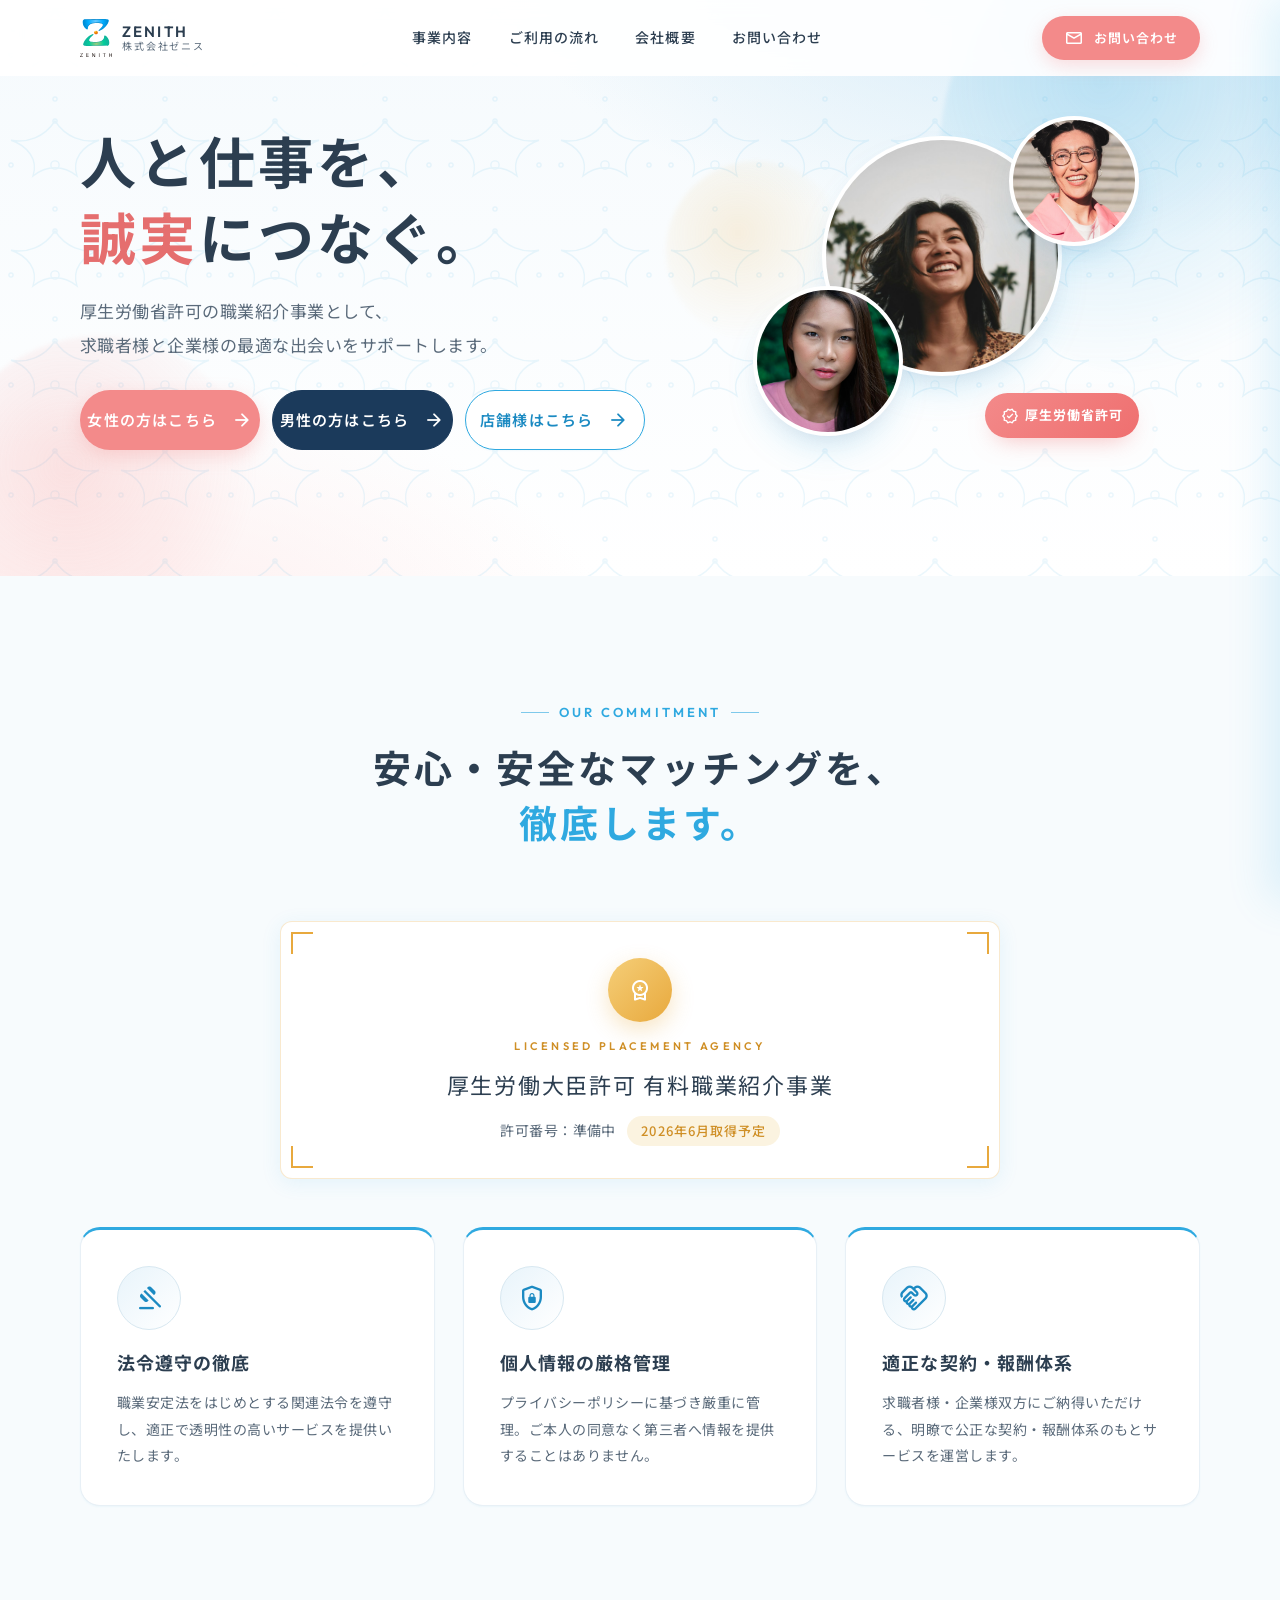
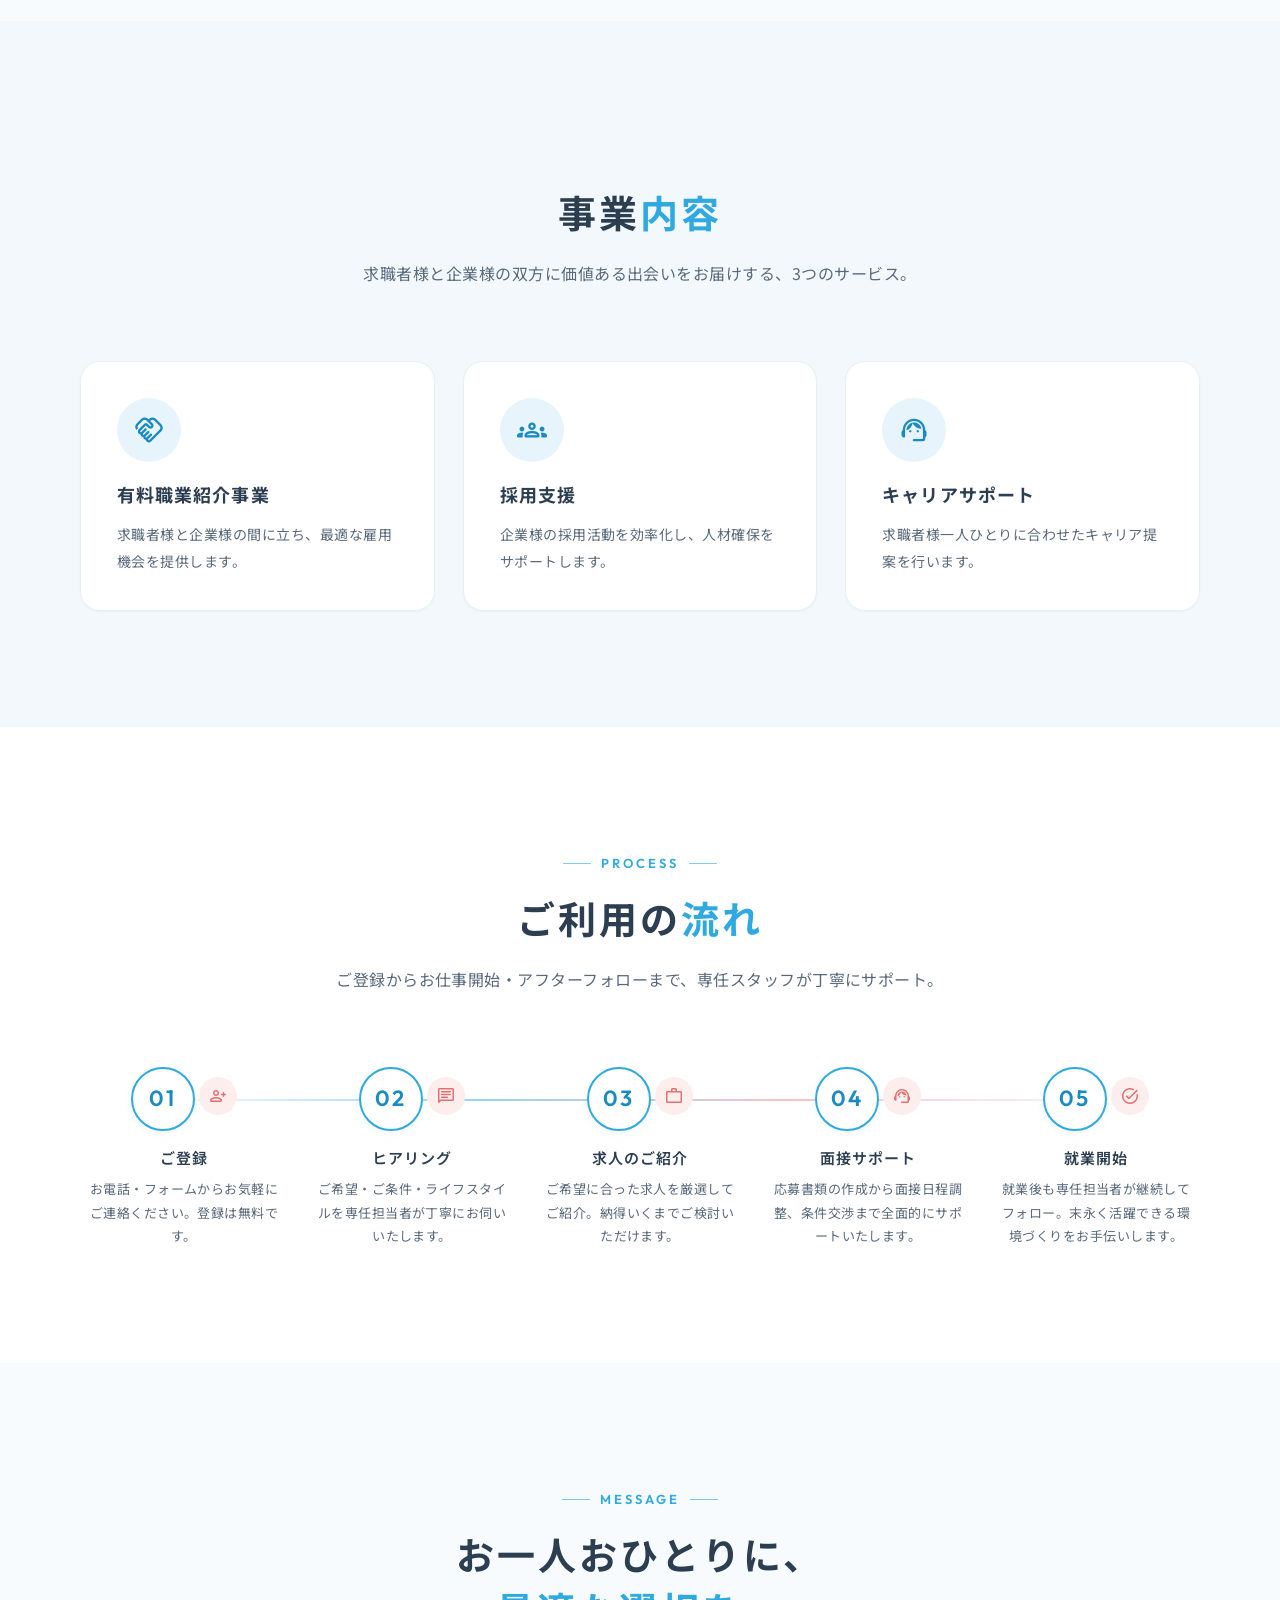
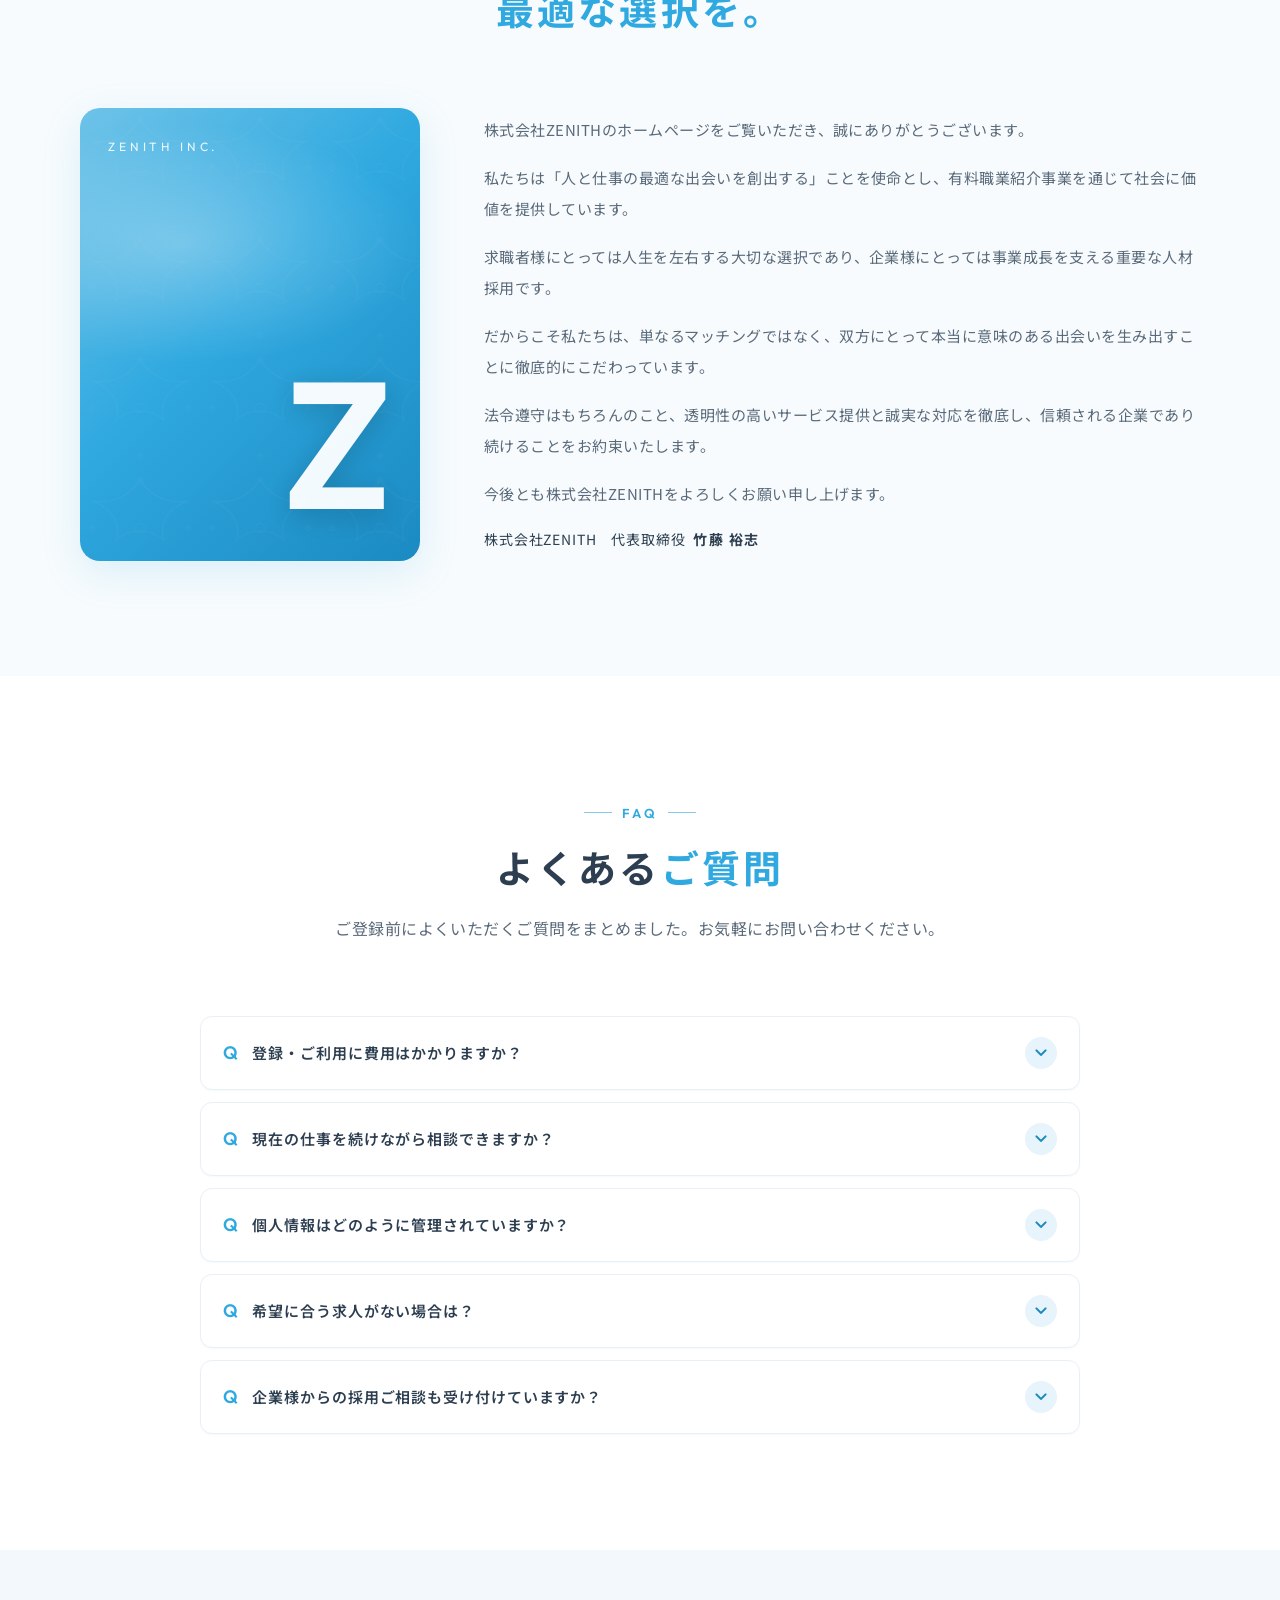
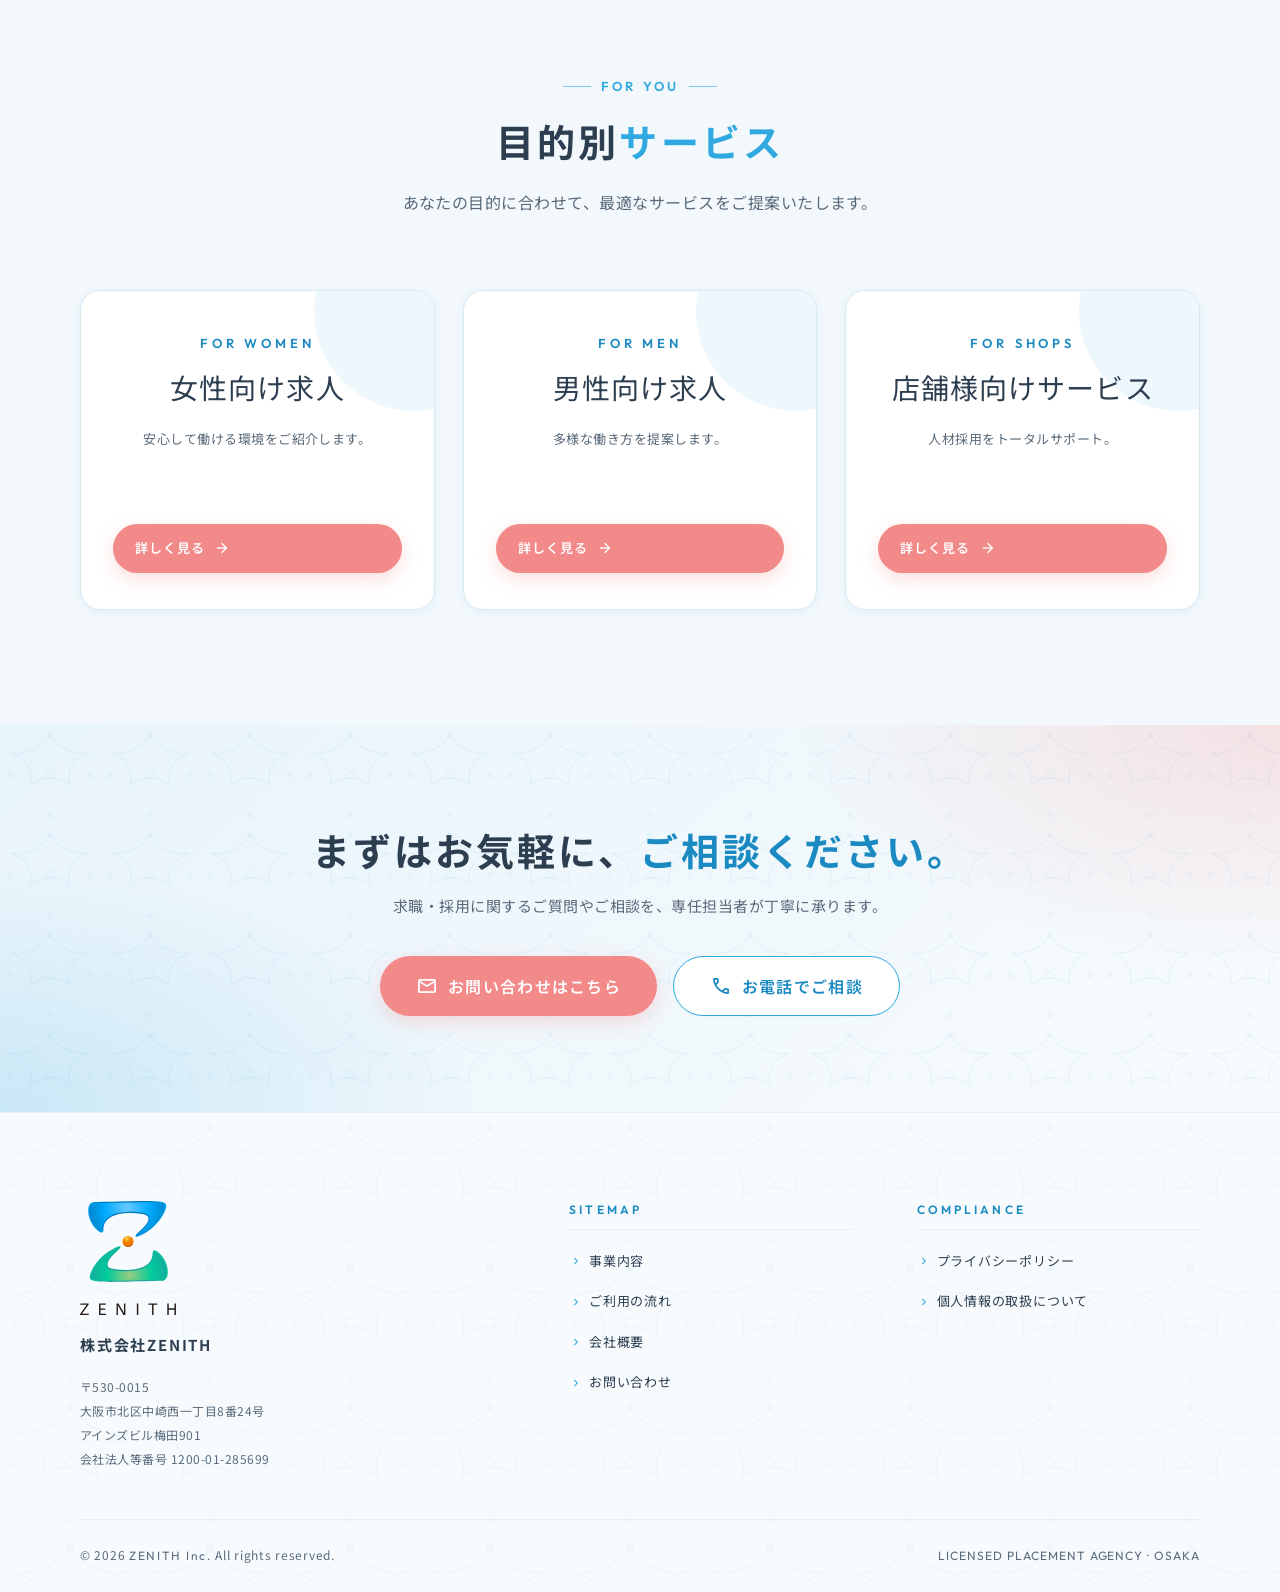
==== commit 783ddd6d: "Replace logo with SVG and update cabaret hourly wage to 5,000 - Switch logo references from logo.png" ====
--- a/index.html
+++ b/index.html
@@ -24,7 +24,7 @@
 <!-- Styles -->
 <link rel="stylesheet" href="css/style.css" />
 
-<link rel="icon" href="assets/images/logo.png" />
+<link rel="icon" href="assets/images/logo.svg" />
 
 <!-- Page-scoped styles (photo integration) -->
 <style>
@@ -188,7 +188,7 @@
 <header class="navbar" role="banner">
   <div class="container navbar__inner">
     <a href="index.html" class="navbar__brand" aria-label="株式会社ZENITH トップページ">
-      <img src="assets/images/logo.png" alt="株式会社ZENITH" class="navbar__logo-img" />
+      <img src="assets/images/logo.svg" alt="株式会社ZENITH" class="navbar__logo-img" />
       <span class="navbar__wordmark">
         <span class="navbar__wordmark-en">ZENITH</span>
         <span class="navbar__wordmark-jp">株式会社ゼニス</span>
@@ -636,7 +636,7 @@
   <div class="container footer__inner">
     <div class="footer__grid">
       <div class="footer__brand">
-        <img src="assets/images/logo.png" alt="株式会社ZENITH" class="footer__logo" />
+        <img src="assets/images/logo.svg" alt="株式会社ZENITH" class="footer__logo" />
         <div class="footer__company">株式会社ZENITH</div>
         <div class="footer__meta">
           〒530-0015<br />
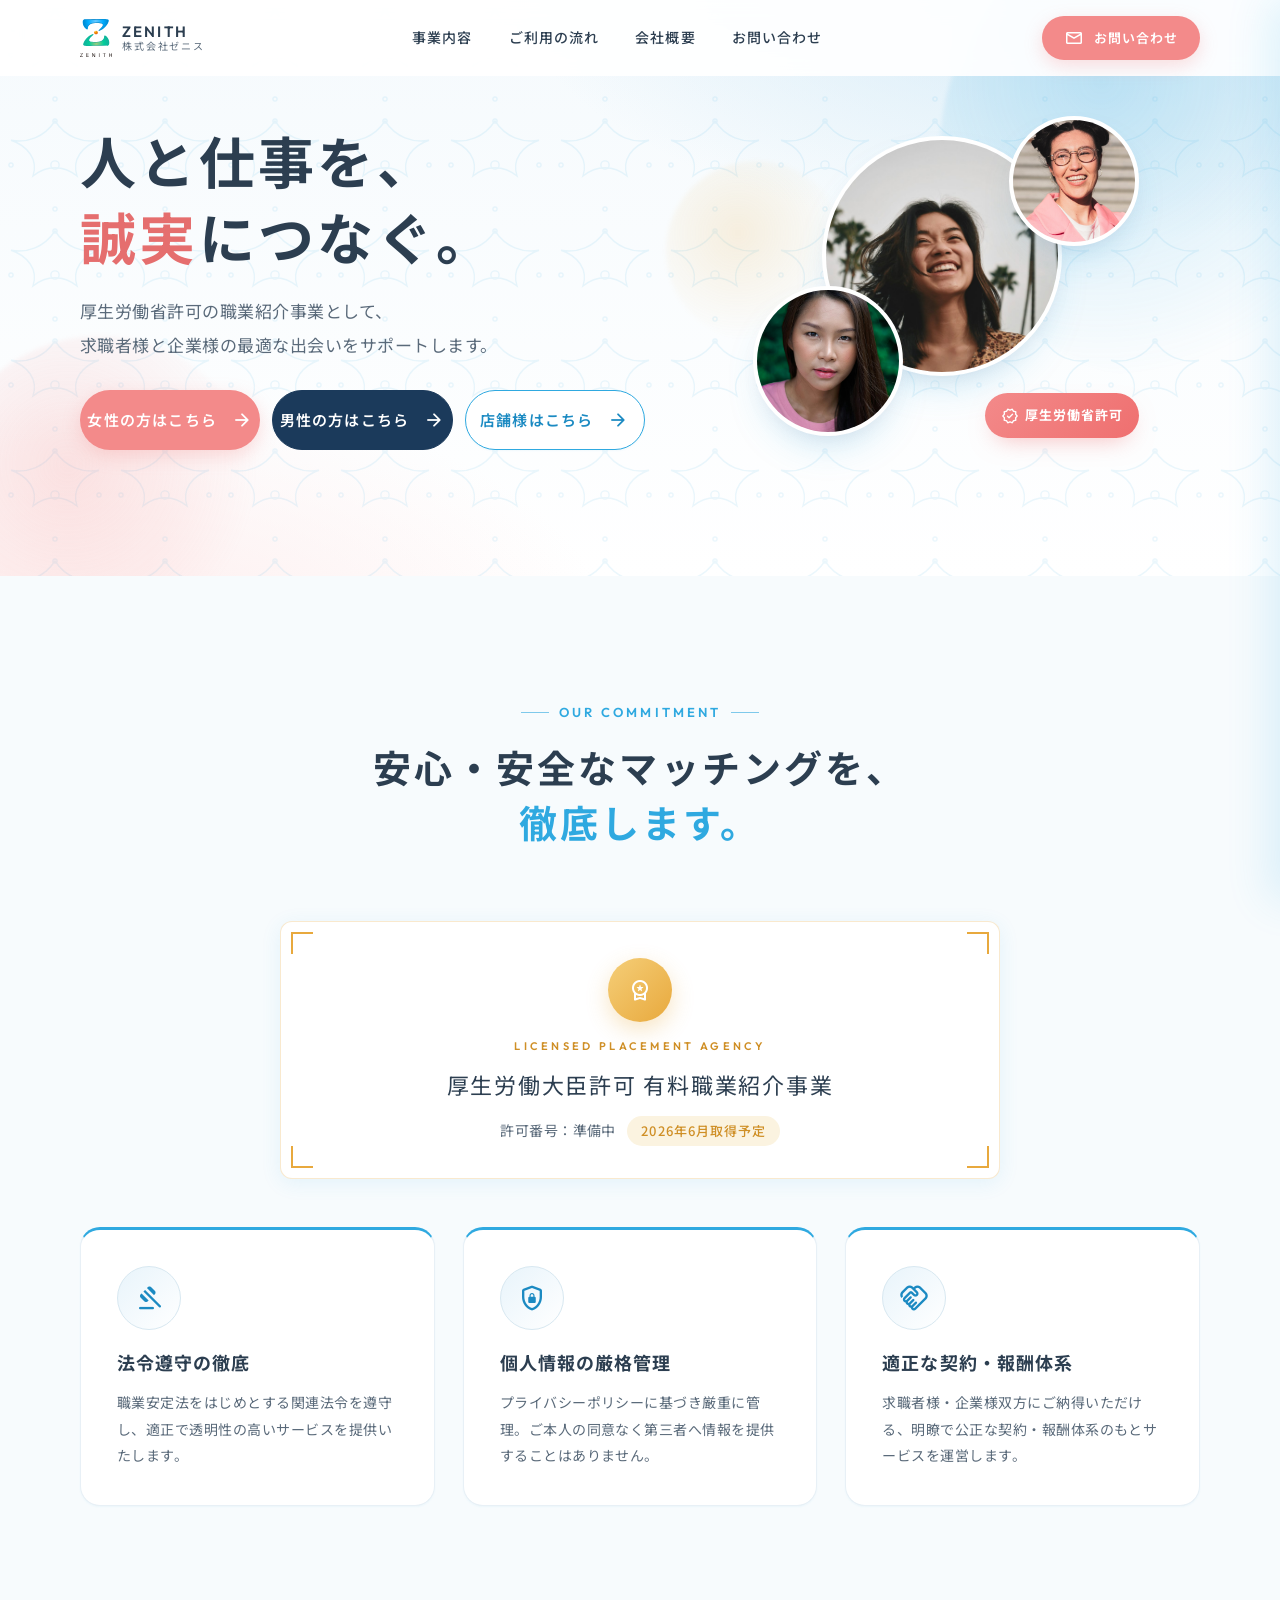
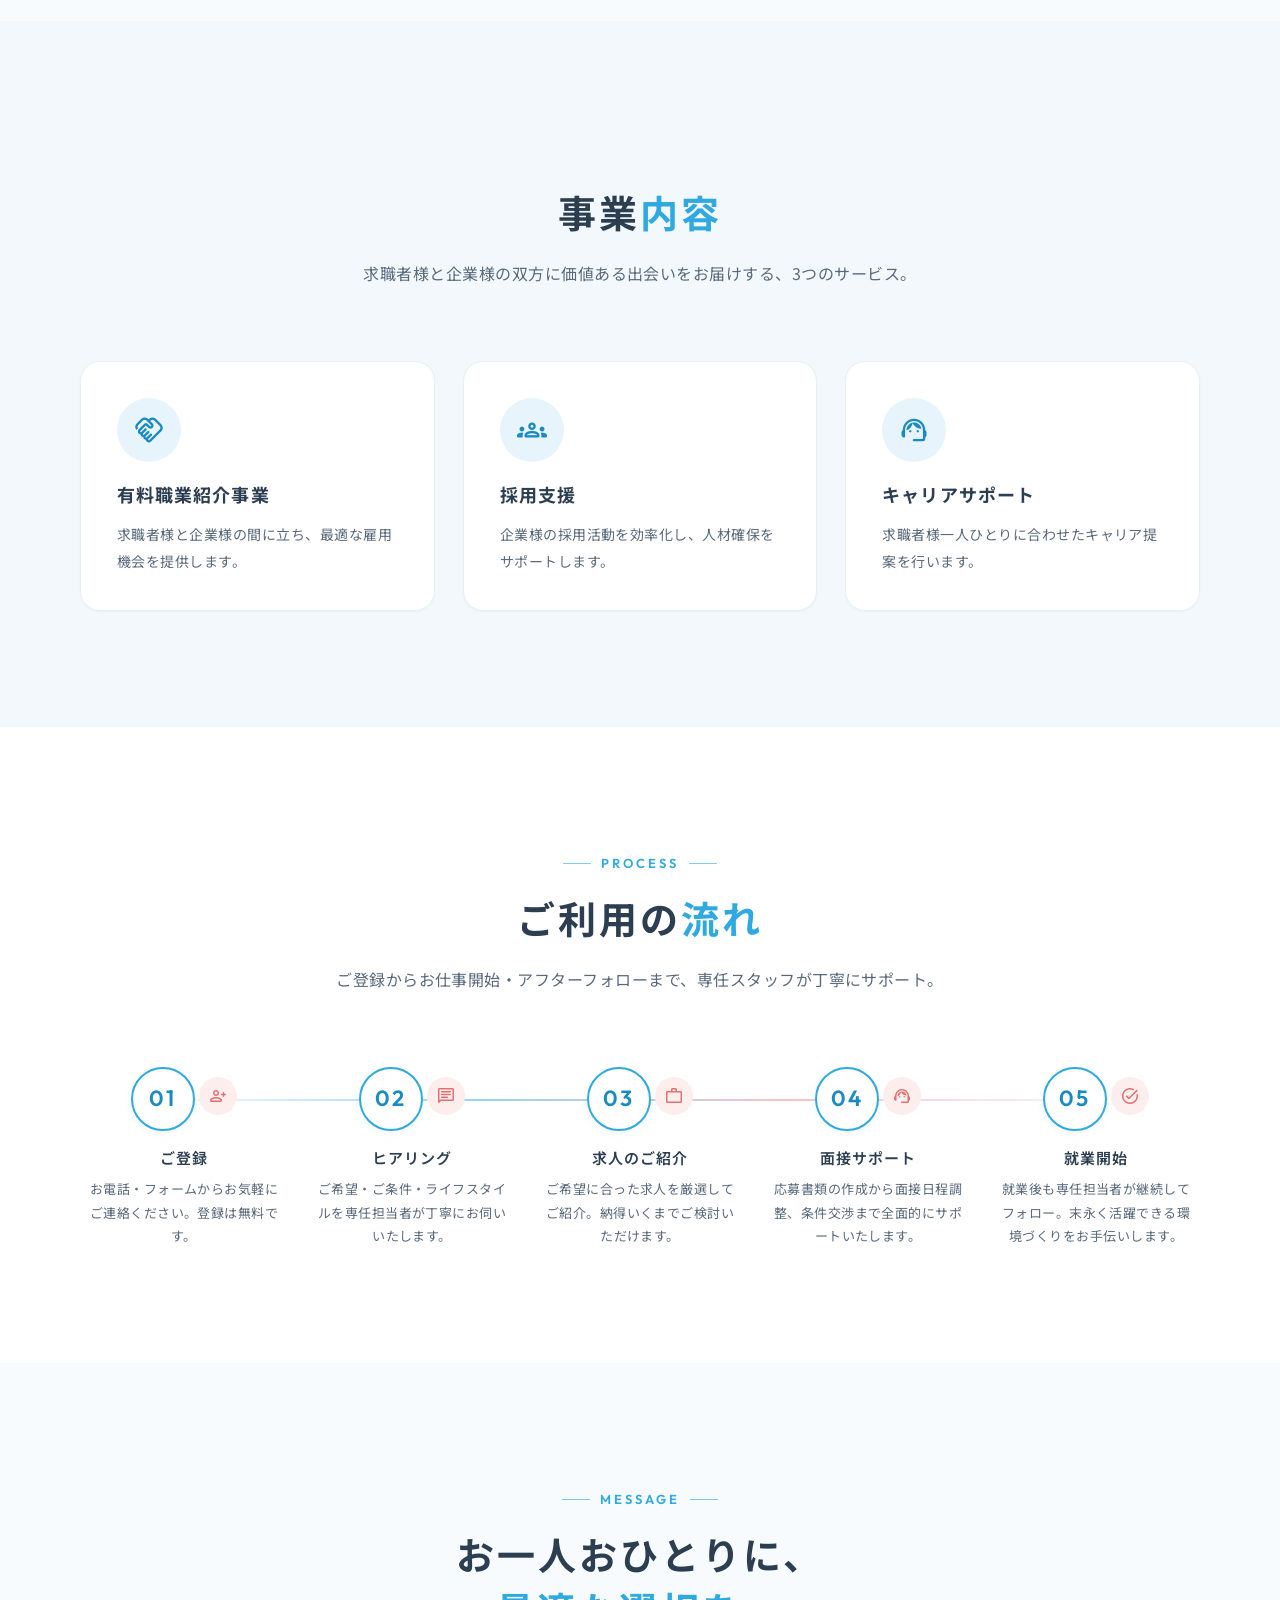
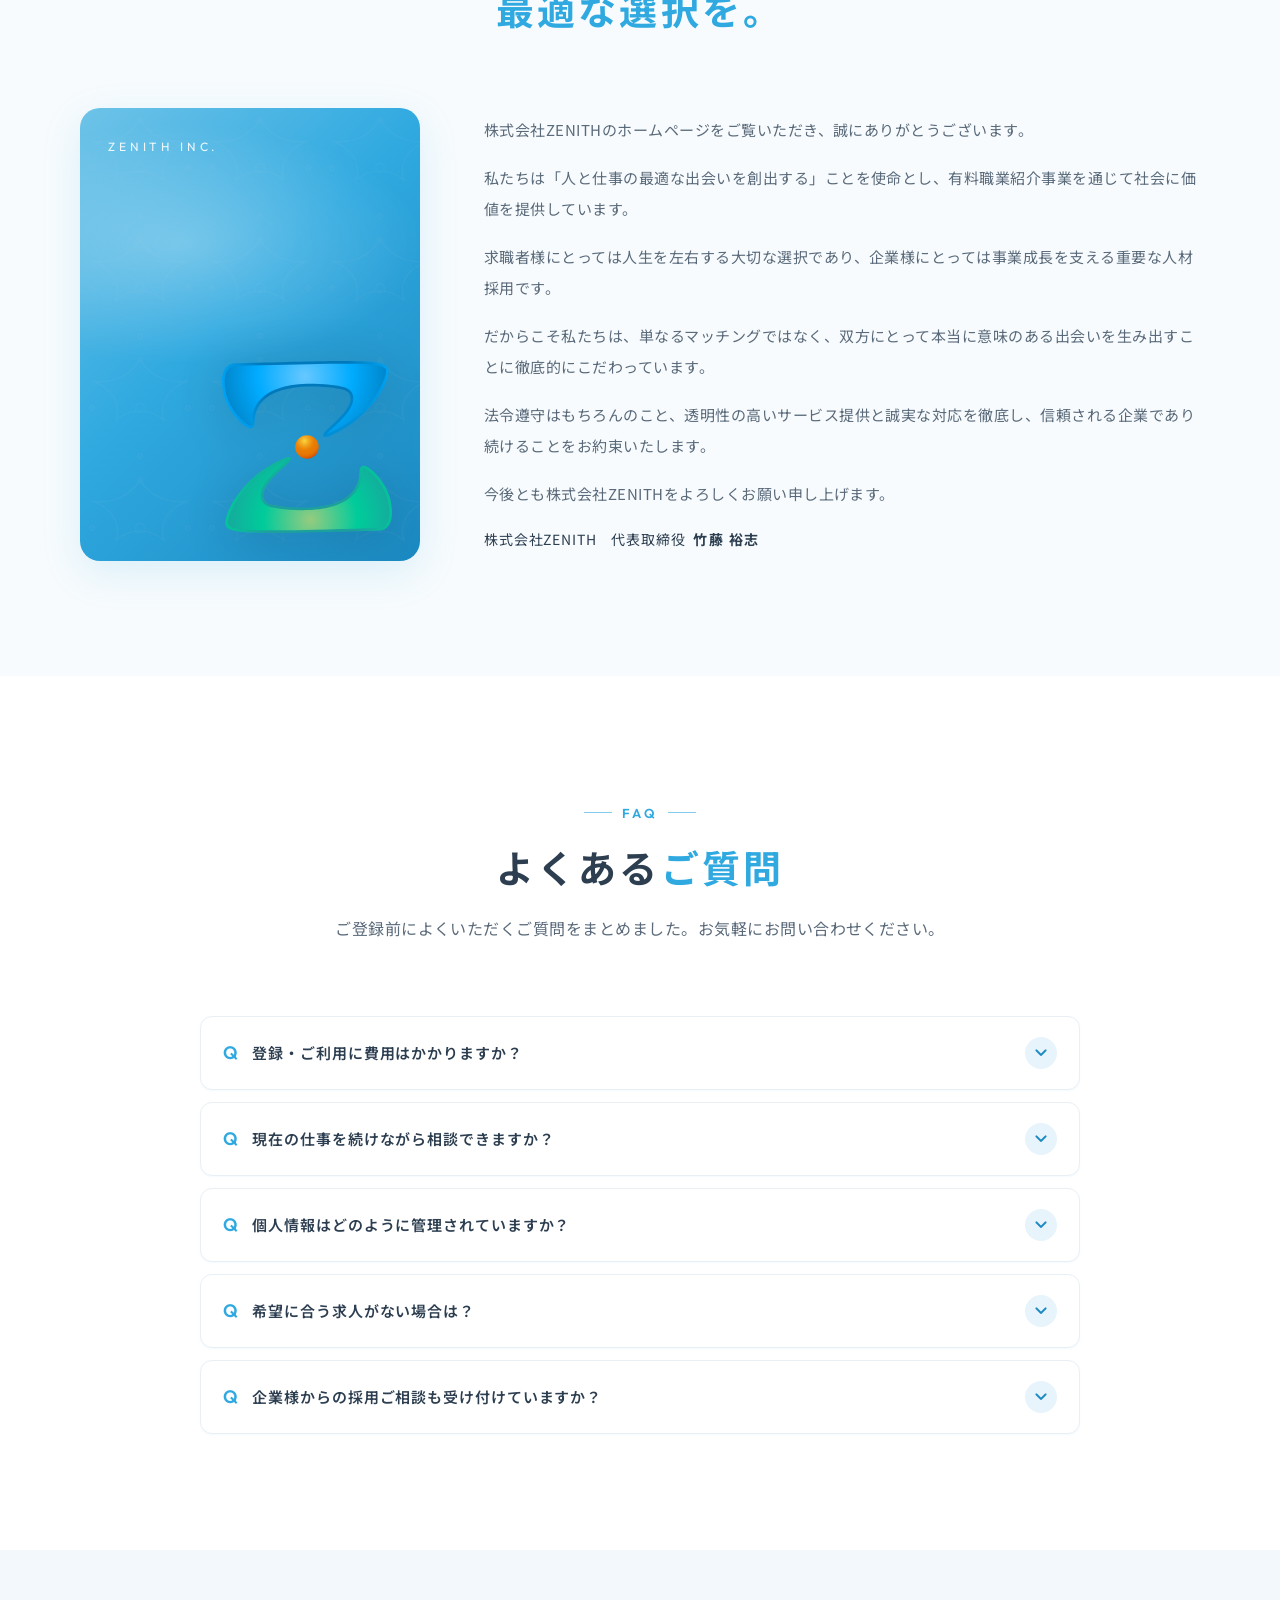
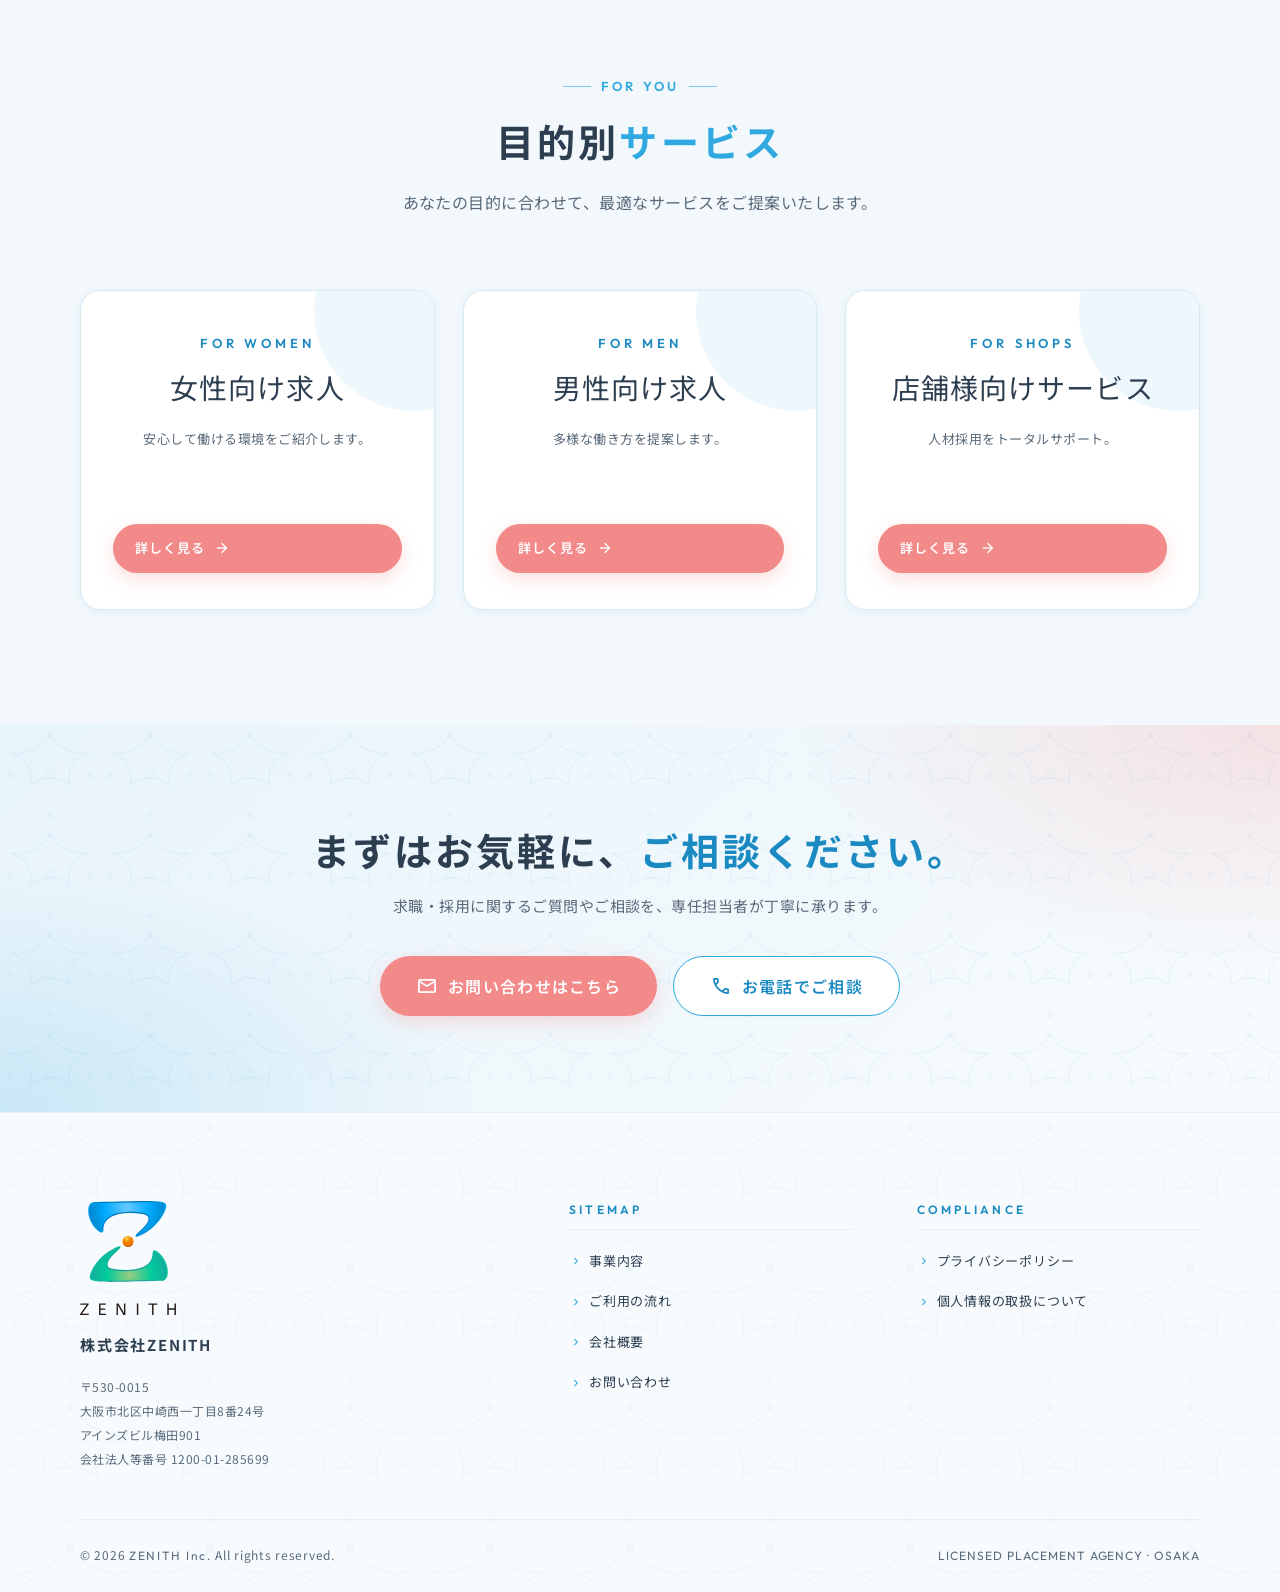
==== commit 49aac663: "Replace Z monogram with logo-mark.svg on index message section Co-Authored-By: Claude Opus 4.7 (1M c" ====
--- a/index.html
+++ b/index.html
@@ -450,7 +450,7 @@
     <div class="message">
       <div class="message__monogram reveal">
         <span class="message__monogram-tag">ZENITH Inc.</span>
-        <span class="message__monogram-z en" aria-hidden="true">Z</span>
+        <img src="assets/images/logo-mark.svg" alt="" class="message__monogram-z" aria-hidden="true" />
       </div>
       <div class="message__body reveal reveal--delay-1">
         <p>株式会社ZENITHのホームページをご覧いただき、誠にありがとうございます。</p>
--- a/css/style.css
+++ b/css/style.css
@@ -987,15 +987,14 @@
 }
 .message__monogram-z {
   position: relative;
-  font-family: var(--ff-en);
-  font-weight: 600;
-  font-size: 180px;
-  line-height: 1;
-  letter-spacing: 0;
-  text-align: right;
+  width: 60%;
+  max-width: 200px;
+  height: auto;
   margin-top: auto;
-  opacity: 0.95;
-  text-shadow: 0 6px 28px rgba(0,0,0,0.18);
+  margin-left: auto;
+  display: block;
+  opacity: 0.98;
+  filter: drop-shadow(0 6px 28px rgba(0,0,0,0.18));
 }
 .message__monogram-tag {
   position: relative;
@@ -1427,7 +1426,7 @@
 
   .message { grid-template-columns: 1fr; gap: 28px; }
   .message__monogram { aspect-ratio: 16 / 9; max-height: 240px; }
-  .message__monogram-z { font-size: 120px; }
+  .message__monogram-z { width: 50%; max-width: 140px; }
 
   .footer__grid { grid-template-columns: 1fr; gap: 36px; }
 
